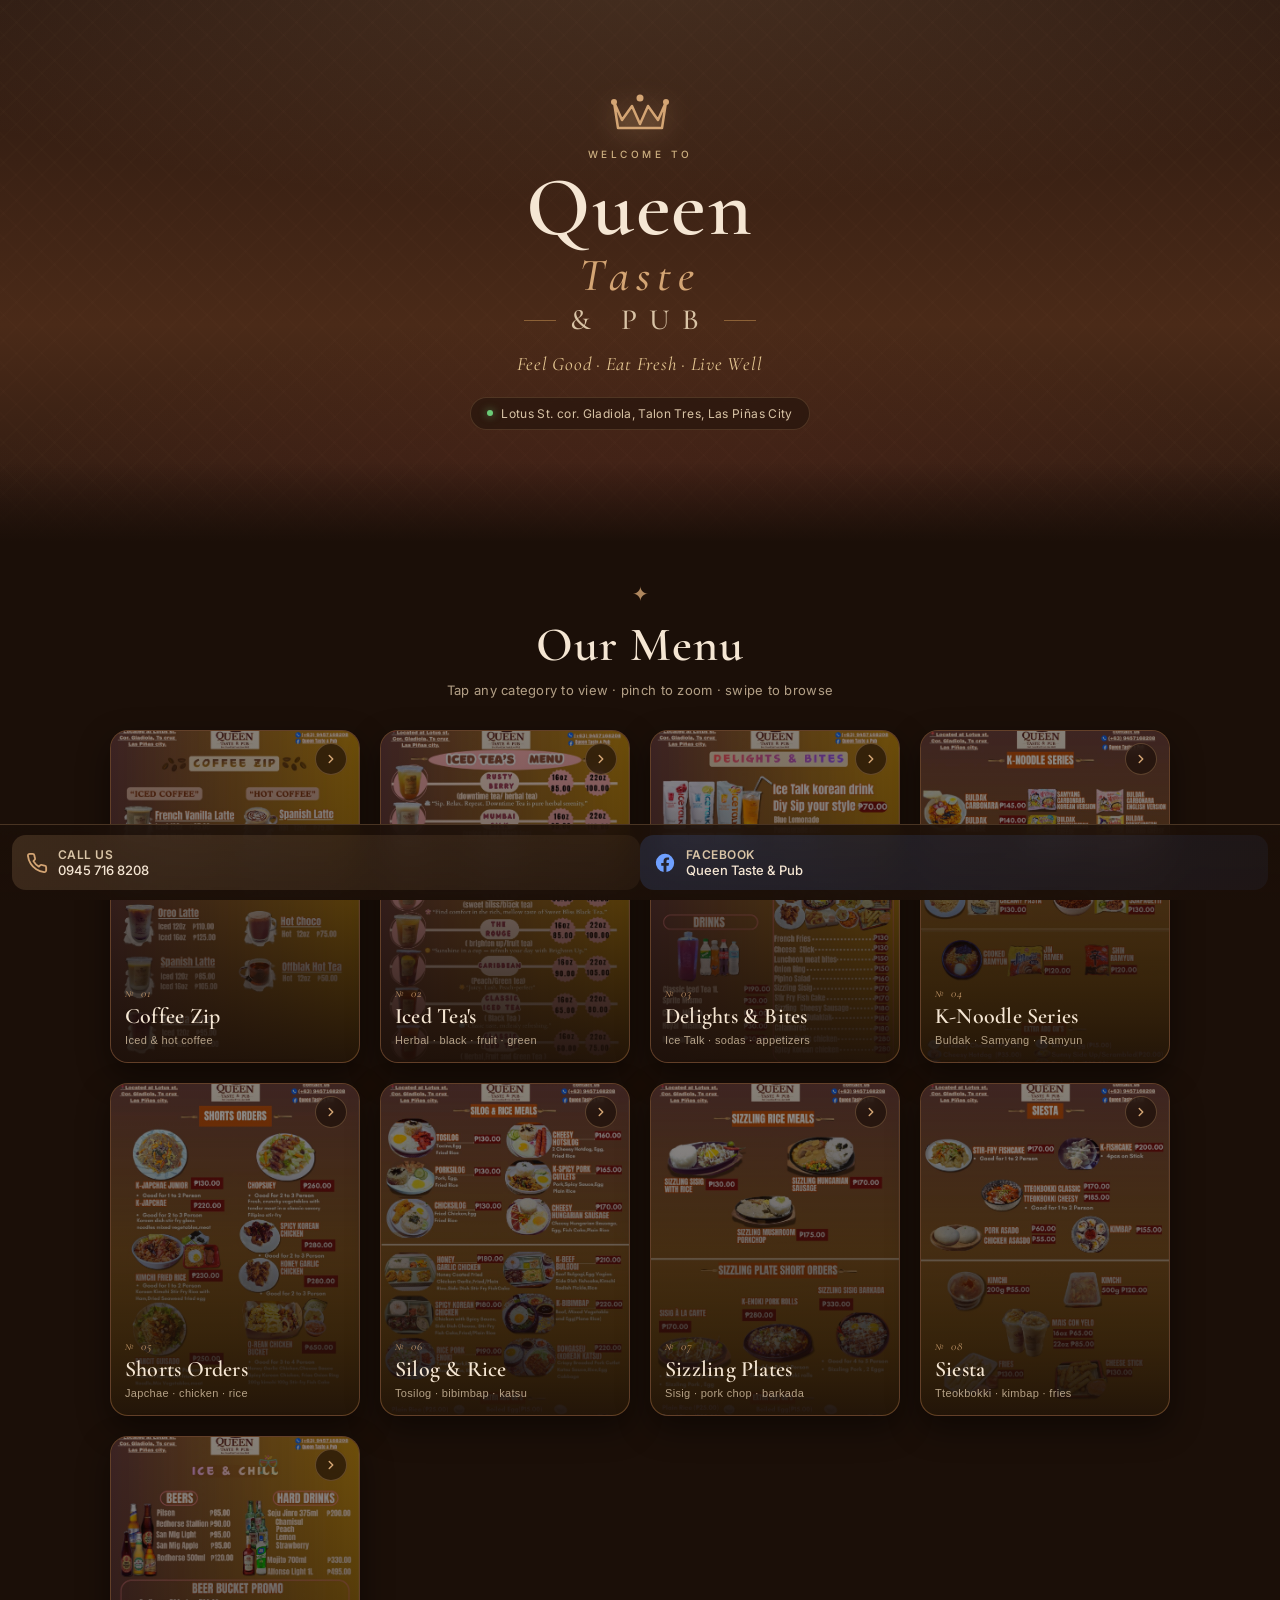
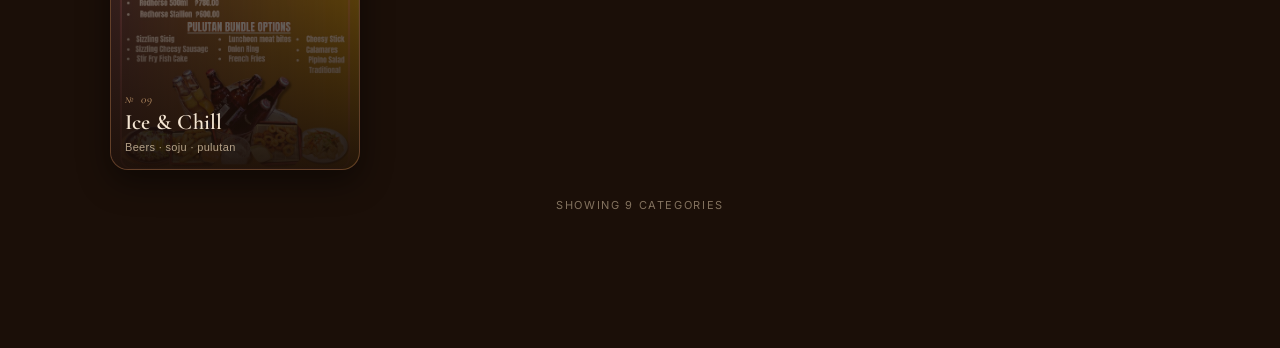
==== index.html @ afb1f19f "update: images and qr generator" ====
<!DOCTYPE html>
<html lang="en">
<head>
  <meta charset="UTF-8" />
  <meta name="viewport" content="width=device-width, initial-scale=1.0, viewport-fit=cover" />
  <meta name="theme-color" content="#2A1810" />
  <meta name="description" content="Queen Taste & Pub — Feel Good · Eat Fresh · Live Well. Browse our menu of coffee, iced tea, Korean noodles, sizzling plates, and more." />
  <title>Queen Taste & Pub · Menu</title>
  <link rel="preconnect" href="https://fonts.googleapis.com">
  <link rel="preconnect" href="https://fonts.gstatic.com" crossorigin>
  <link href="https://fonts.googleapis.com/css2?family=Cormorant+Garamond:wght@500;600;700&family=Inter:wght@400;500;600&display=swap" rel="stylesheet">
  <link rel="stylesheet" href="style.css" />
</head>
<body>

  <!-- HERO -->
  <header class="hero">
    <div class="hero-inner">
      <div class="crown" aria-hidden="true">
        <svg viewBox="0 0 64 48" fill="none" xmlns="http://www.w3.org/2000/svg">
          <path d="M6 14 L14 32 L24 18 L32 36 L40 18 L50 32 L58 14 L54 40 L10 40 Z" stroke="currentColor" stroke-width="2.5" stroke-linejoin="round" fill="currentColor" fill-opacity="0.15"/>
          <circle cx="6" cy="14" r="3" fill="currentColor"/>
          <circle cx="32" cy="10" r="3.5" fill="currentColor"/>
          <circle cx="58" cy="14" r="3" fill="currentColor"/>
        </svg>
      </div>
      <p class="eyebrow">Welcome to</p>
      <h1 class="brand">Queen<span class="amp">Taste</span><span class="brand-line">&amp; Pub</span></h1>
      <p class="tagline">Feel Good · Eat Fresh · Live Well</p>
      <div class="location">
        <span class="dot" aria-hidden="true"></span>
        Lotus St. cor. Gladiola, Talon Tres, Las Piñas City
      </div>
    </div>
    <div class="hero-fade" aria-hidden="true"></div>
  </header>

  <!-- MENU GRID -->
  <main class="menu">
    <div class="section-head">
      <span class="ornament" aria-hidden="true">✦</span>
      <h2>Our Menu</h2>
      <p>Tap any category to view · pinch to zoom · swipe to browse</p>
    </div>

    <div class="grid" id="grid">
      <!-- Cards injected by JS -->
    </div>

    <p class="hint">Showing 9 categories</p>
  </main>

  <!-- STICKY FOOTER -->
  <nav class="footer-bar" aria-label="Contact">
    <a class="action call" href="tel:+639457168208" aria-label="Call Queen Taste & Pub">
      <svg viewBox="0 0 24 24" width="22" height="22" fill="none" stroke="currentColor" stroke-width="2" stroke-linecap="round" stroke-linejoin="round" aria-hidden="true"><path d="M22 16.92v3a2 2 0 0 1-2.18 2 19.79 19.79 0 0 1-8.63-3.07 19.5 19.5 0 0 1-6-6 19.79 19.79 0 0 1-3.07-8.67A2 2 0 0 1 4.11 2h3a2 2 0 0 1 2 1.72 12.84 12.84 0 0 0 .7 2.81 2 2 0 0 1-.45 2.11L8.09 9.91a16 16 0 0 0 6 6l1.27-1.27a2 2 0 0 1 2.11-.45 12.84 12.84 0 0 0 2.81.7A2 2 0 0 1 22 16.92z"/></svg>
      <span>
        <strong>Call us</strong>
        <em>0945 716 8208</em>
      </span>
    </a>
    <a class="action fb" href="https://www.facebook.com/profile.php?id=61578332574458" target="_blank" rel="noopener" aria-label="Open Queen Taste & Pub on Facebook">
      <svg viewBox="0 0 24 24" width="22" height="22" fill="currentColor" aria-hidden="true"><path d="M22 12a10 10 0 1 0-11.56 9.88v-6.99H7.9V12h2.54V9.8c0-2.5 1.49-3.89 3.78-3.89 1.09 0 2.24.2 2.24.2v2.46h-1.26c-1.25 0-1.63.77-1.63 1.56V12h2.78l-.45 2.89h-2.33v6.99A10 10 0 0 0 22 12z"/></svg>
      <span>
        <strong>Facebook</strong>
        <em>Queen Taste &amp; Pub</em>
      </span>
    </a>
  </nav>

  <!-- LIGHTBOX -->
  <div class="lightbox" id="lightbox" role="dialog" aria-modal="true" aria-label="Menu viewer" hidden>
    <button class="lb-close" id="lbClose" aria-label="Close viewer">
      <svg viewBox="0 0 24 24" width="24" height="24" fill="none" stroke="currentColor" stroke-width="2.5" stroke-linecap="round" aria-hidden="true"><path d="M18 6 6 18M6 6l12 12"/></svg>
    </button>

    <div class="lb-title" id="lbTitle">Coffee</div>
    <div class="lb-counter" id="lbCounter">1 / 9</div>

    <button class="lb-nav prev" id="lbPrev" aria-label="Previous category">
      <svg viewBox="0 0 24 24" width="28" height="28" fill="none" stroke="currentColor" stroke-width="2.5" stroke-linecap="round" stroke-linejoin="round" aria-hidden="true"><path d="M15 18 9 12l6-6"/></svg>
    </button>
    <button class="lb-nav next" id="lbNext" aria-label="Next category">
      <svg viewBox="0 0 24 24" width="28" height="28" fill="none" stroke="currentColor" stroke-width="2.5" stroke-linecap="round" stroke-linejoin="round" aria-hidden="true"><path d="m9 18 6-6-6-6"/></svg>
    </button>

    <div class="lb-stage" id="lbStage">
      <img id="lbImg" alt="" />
    </div>

    <div class="lb-dots" id="lbDots"></div>
  </div>

  <script src="script.js"></script>
</body>
</html>
---- style.css ----
/* =========================================
   Queen Taste & Pub — Menu Site
   Royal warm: cocoa brown + antique gold
   ========================================= */

:root {
  --bg-deep:   #1B0F08;
  --bg-rich:   #2A1810;
  --bg-warm:   #4A2A18;
  --gold:      #D4A574;
  --gold-soft: #E5C792;
  --gold-deep: #B8854A;
  --cream:     #F5E6D3;
  --cream-mid: #D9C4A6;
  --accent:    #8B3A2E;
  --shadow:    0 12px 32px rgba(0,0,0,.45);

  --font-display: 'Cormorant Garamond', 'Playfair Display', Georgia, serif;
  --font-body:    'Inter', -apple-system, BlinkMacSystemFont, 'Segoe UI', Roboto, sans-serif;
}

* { box-sizing: border-box; margin: 0; padding: 0; }

html, body {
  background: var(--bg-deep);
  color: var(--cream);
  font-family: var(--font-body);
  -webkit-font-smoothing: antialiased;
  -webkit-tap-highlight-color: transparent;
  overflow-x: hidden;
}

body {
  min-height: 100dvh;
  padding-bottom: calc(96px + env(safe-area-inset-bottom));
}

/* ===== HERO ===== */
.hero {
  position: relative;
  text-align: center;
  padding: clamp(48px, 12vw, 88px) 24px clamp(72px, 16vw, 112px);
  background:
    radial-gradient(120% 80% at 50% -10%, rgba(212,165,116,.18), transparent 60%),
    radial-gradient(80% 60% at 50% 100%, rgba(139,58,46,.22), transparent 70%),
    linear-gradient(180deg, var(--bg-rich) 0%, var(--bg-warm) 60%, var(--bg-rich) 100%);
  overflow: hidden;
}

.hero::before {
  content: '';
  position: absolute; inset: 0;
  background-image:
    repeating-linear-gradient(45deg, rgba(212,165,116,.03) 0 2px, transparent 2px 18px),
    repeating-linear-gradient(-45deg, rgba(212,165,116,.03) 0 2px, transparent 2px 18px);
  pointer-events: none;
  opacity: .5;
}

.hero-inner { position: relative; z-index: 2; }

.crown {
  display: inline-block;
  width: 64px; height: 48px;
  color: var(--gold);
  margin-bottom: 12px;
  filter: drop-shadow(0 4px 12px rgba(212,165,116,.4));
  animation: shimmer 4s ease-in-out infinite;
}

@keyframes shimmer {
  0%, 100% { filter: drop-shadow(0 4px 12px rgba(212,165,116,.4)); }
  50%      { filter: drop-shadow(0 6px 20px rgba(212,165,116,.7)); }
}

.eyebrow {
  font-family: var(--font-body);
  text-transform: uppercase;
  letter-spacing: .35em;
  font-size: 10px;
  font-weight: 500;
  color: var(--gold-soft);
  margin-bottom: 8px;
  opacity: .85;
}

.brand {
  font-family: var(--font-display);
  font-weight: 600;
  font-size: clamp(48px, 13vw, 84px);
  line-height: .95;
  letter-spacing: .02em;
  color: var(--cream);
  display: flex;
  flex-direction: column;
  align-items: center;
  gap: 2px;
}

.brand .amp {
  font-style: italic;
  color: var(--gold);
  font-size: .55em;
  letter-spacing: .15em;
  margin-top: 4px;
  font-weight: 500;
}

.brand .brand-line {
  font-size: .35em;
  letter-spacing: .4em;
  color: var(--cream-mid);
  text-transform: uppercase;
  font-weight: 500;
  margin-top: 6px;
  position: relative;
}

.brand .brand-line::before,
.brand .brand-line::after {
  content: '';
  position: absolute;
  top: 50%;
  width: 32px;
  height: 1px;
  background: var(--gold-deep);
  opacity: .6;
}
.brand .brand-line::before { right: calc(100% + 14px); }
.brand .brand-line::after  { left:  calc(100% + 14px); }

.tagline {
  font-family: var(--font-display);
  font-style: italic;
  font-size: clamp(15px, 4vw, 19px);
  color: var(--gold-soft);
  margin-top: 18px;
  letter-spacing: .04em;
}

.location {
  margin-top: 22px;
  display: inline-flex;
  align-items: center;
  gap: 8px;
  font-size: 12px;
  color: var(--cream-mid);
  letter-spacing: .03em;
  padding: 8px 16px;
  background: rgba(27,15,8,.5);
  border: 1px solid rgba(212,165,116,.2);
  border-radius: 999px;
  backdrop-filter: blur(4px);
}

.location .dot {
  width: 6px; height: 6px;
  background: #6BCB77;
  border-radius: 50%;
  box-shadow: 0 0 8px rgba(107,203,119,.7);
}

.hero-fade {
  position: absolute;
  bottom: 0; left: 0; right: 0;
  height: 80px;
  background: linear-gradient(180deg, transparent, var(--bg-deep));
  pointer-events: none;
  z-index: 1;
}

/* ===== MENU SECTION ===== */
.menu {
  max-width: 1100px;
  margin: 0 auto;
  padding: 16px 20px 40px;
}

.section-head {
  text-align: center;
  padding: 24px 0 32px;
}

.section-head .ornament {
  display: block;
  color: var(--gold);
  font-size: 20px;
  margin-bottom: 10px;
  opacity: .8;
}

.section-head h2 {
  font-family: var(--font-display);
  font-weight: 600;
  font-size: clamp(32px, 8vw, 48px);
  color: var(--cream);
  letter-spacing: .02em;
  margin-bottom: 8px;
}

.section-head p {
  font-size: 13px;
  color: var(--cream-mid);
  opacity: .8;
  letter-spacing: .02em;
}

/* ===== GRID OF CATEGORY CARDS ===== */
.grid {
  display: grid;
  grid-template-columns: repeat(2, 1fr);
  gap: 14px;
}

@media (min-width: 640px) {
  .grid { grid-template-columns: repeat(3, 1fr); gap: 18px; }
}
@media (min-width: 960px) {
  .grid { grid-template-columns: repeat(4, 1fr); gap: 20px; }
}

.card {
  position: relative;
  aspect-ratio: 3 / 4;
  border-radius: 18px;
  overflow: hidden;
  cursor: pointer;
  border: 1px solid rgba(212,165,116,.18);
  background: var(--bg-warm);
  box-shadow: var(--shadow);
  transition: transform .25s ease, box-shadow .25s ease, border-color .25s ease;
  isolation: isolate;
  -webkit-tap-highlight-color: transparent;
}

.card:active   { transform: scale(.97); }
.card:hover    { transform: translateY(-4px); border-color: rgba(212,165,116,.5); box-shadow: 0 18px 40px rgba(0,0,0,.55); }
.card:focus-visible { outline: 2px solid var(--gold); outline-offset: 3px; }

.card-img {
  position: absolute; inset: 0;
  background-size: cover;
  background-position: center;
  filter: brightness(.65) saturate(1.05);
  transition: filter .3s ease, transform .5s ease;
}

.card:hover .card-img { filter: brightness(.55) saturate(1.1); transform: scale(1.05); }

.card-veil {
  position: absolute; inset: 0;
  background: linear-gradient(180deg,
    rgba(27,15,8,.15) 0%,
    rgba(27,15,8,.4) 50%,
    rgba(27,15,8,.92) 100%);
}

.card-body {
  position: absolute;
  inset: auto 0 0 0;
  padding: 16px 14px 16px;
  text-align: left;
  display: flex;
  flex-direction: column;
  gap: 4px;
}

.card-num {
  font-family: var(--font-display);
  font-style: italic;
  font-size: 12px;
  color: var(--gold);
  letter-spacing: .15em;
  opacity: .85;
}

.card-title {
  font-family: var(--font-display);
  font-weight: 600;
  font-size: clamp(18px, 4.5vw, 22px);
  color: var(--cream);
  line-height: 1.1;
  letter-spacing: .01em;
}

.card-sub {
  font-size: 11px;
  color: var(--cream-mid);
  opacity: .8;
  letter-spacing: .03em;
  margin-top: 2px;
}

.card-corner {
  position: absolute;
  top: 12px; right: 12px;
  width: 32px; height: 32px;
  border-radius: 50%;
  background: rgba(27,15,8,.65);
  backdrop-filter: blur(6px);
  border: 1px solid rgba(212,165,116,.3);
  display: flex; align-items: center; justify-content: center;
  color: var(--gold);
  transition: background .25s ease;
}

.card:hover .card-corner { background: var(--gold); color: var(--bg-rich); }

.hint {
  text-align: center;
  margin-top: 28px;
  font-size: 11px;
  color: var(--cream-mid);
  opacity: .55;
  letter-spacing: .15em;
  text-transform: uppercase;
}

/* ===== STICKY FOOTER BAR ===== */
.footer-bar {
  position: fixed;
  left: 0; right: 0;
  bottom: 0;
  z-index: 50;
  display: grid;
  grid-template-columns: 1fr 1fr;
  gap: 0;
  background: linear-gradient(180deg, rgba(27,15,8,.85), rgba(27,15,8,.98));
  backdrop-filter: blur(14px);
  -webkit-backdrop-filter: blur(14px);
  border-top: 1px solid rgba(212,165,116,.25);
  padding: 10px 12px calc(10px + env(safe-area-inset-bottom));
}

.action {
  display: flex;
  align-items: center;
  gap: 10px;
  padding: 12px 14px;
  border-radius: 14px;
  text-decoration: none;
  color: var(--cream);
  transition: background .2s ease, transform .15s ease;
}

.action:active { transform: scale(.96); }

.action.call { background: linear-gradient(135deg, rgba(212,165,116,.18), rgba(212,165,116,.06)); }
.action.fb   { background: linear-gradient(135deg, rgba(66,103,178,.22),  rgba(66,103,178,.08)); }

.action.call:hover { background: linear-gradient(135deg, rgba(212,165,116,.3), rgba(212,165,116,.12)); }
.action.fb:hover   { background: linear-gradient(135deg, rgba(66,103,178,.35), rgba(66,103,178,.15)); }

.action svg { flex-shrink: 0; color: var(--gold); }
.action.fb svg { color: #6FA0FF; }

.action span {
  display: flex; flex-direction: column;
  font-size: 11px;
  min-width: 0;
}
.action strong {
  font-size: 12px;
  letter-spacing: .04em;
  text-transform: uppercase;
  font-weight: 600;
  color: var(--cream-mid);
}
.action em {
  font-style: normal;
  font-size: 13px;
  font-weight: 500;
  color: var(--cream);
  white-space: nowrap; overflow: hidden; text-overflow: ellipsis;
}

/* ===== LIGHTBOX ===== */
.lightbox {
  position: fixed;
  inset: 0;
  z-index: 100;
  background: rgba(10,6,3,.97);
  display: flex;
  flex-direction: column;
  animation: fadeIn .25s ease;
}

.lightbox[hidden] { display: none; }

@keyframes fadeIn {
  from { opacity: 0; }
  to   { opacity: 1; }
}

.lb-title {
  position: absolute;
  top: calc(16px + env(safe-area-inset-top));
  left: 50%;
  transform: translateX(-50%);
  font-family: var(--font-display);
  font-size: 20px;
  font-weight: 600;
  color: var(--cream);
  letter-spacing: .04em;
  pointer-events: none;
  text-shadow: 0 2px 8px rgba(0,0,0,.6);
  z-index: 4;
}

.lb-counter {
  position: absolute;
  top: calc(50px + env(safe-area-inset-top));
  left: 50%;
  transform: translateX(-50%);
  font-size: 11px;
  font-weight: 500;
  letter-spacing: .25em;
  color: var(--gold);
  pointer-events: none;
  z-index: 4;
}

.lb-close {
  position: absolute;
  top: calc(14px + env(safe-area-inset-top));
  right: 14px;
  z-index: 5;
  background: rgba(27,15,8,.65);
  border: 1px solid rgba(212,165,116,.3);
  color: var(--cream);
  width: 42px; height: 42px;
  border-radius: 50%;
  display: flex; align-items: center; justify-content: center;
  cursor: pointer;
  backdrop-filter: blur(6px);
  transition: background .2s ease, transform .15s ease;
}
.lb-close:hover  { background: rgba(212,165,116,.25); }
.lb-close:active { transform: scale(.92); }

.lb-stage {
  flex: 1;
  display: flex;
  align-items: center;
  justify-content: center;
  padding: 90px 16px 80px;
  overflow: hidden;
  touch-action: pinch-zoom;
}

.lb-stage img {
  max-width: 100%;
  max-height: 100%;
  width: auto;
  height: auto;
  object-fit: contain;
  border-radius: 6px;
  box-shadow: 0 12px 40px rgba(0,0,0,.6);
  animation: imgIn .35s ease;
  user-select: none;
  -webkit-user-drag: none;
}

@keyframes imgIn {
  from { opacity: 0; transform: scale(.96); }
  to   { opacity: 1; transform: scale(1); }
}

.lb-nav {
  position: absolute;
  top: 50%;
  transform: translateY(-50%);
  background: rgba(27,15,8,.6);
  border: 1px solid rgba(212,165,116,.25);
  color: var(--cream);
  width: 46px; height: 46px;
  border-radius: 50%;
  display: flex; align-items: center; justify-content: center;
  cursor: pointer;
  backdrop-filter: blur(6px);
  z-index: 4;
  transition: background .2s ease, transform .15s ease;
}
.lb-nav:hover  { background: rgba(212,165,116,.25); }
.lb-nav:active { transform: translateY(-50%) scale(.92); }
.lb-nav.prev   { left: 10px; }
.lb-nav.next   { right: 10px; }

@media (max-width: 480px) {
  .lb-nav { width: 40px; height: 40px; }
}

.lb-dots {
  position: absolute;
  bottom: calc(20px + env(safe-area-inset-bottom));
  left: 50%;
  transform: translateX(-50%);
  display: flex;
  gap: 7px;
  z-index: 4;
}

.lb-dots .dot {
  width: 6px; height: 6px;
  border-radius: 50%;
  background: rgba(212,165,116,.3);
  transition: all .25s ease;
  cursor: pointer;
}

.lb-dots .dot.active {
  background: var(--gold);
  width: 22px;
  border-radius: 3px;
}

/* hide scrollbars while lightbox open */
body.lb-open { overflow: hidden; }
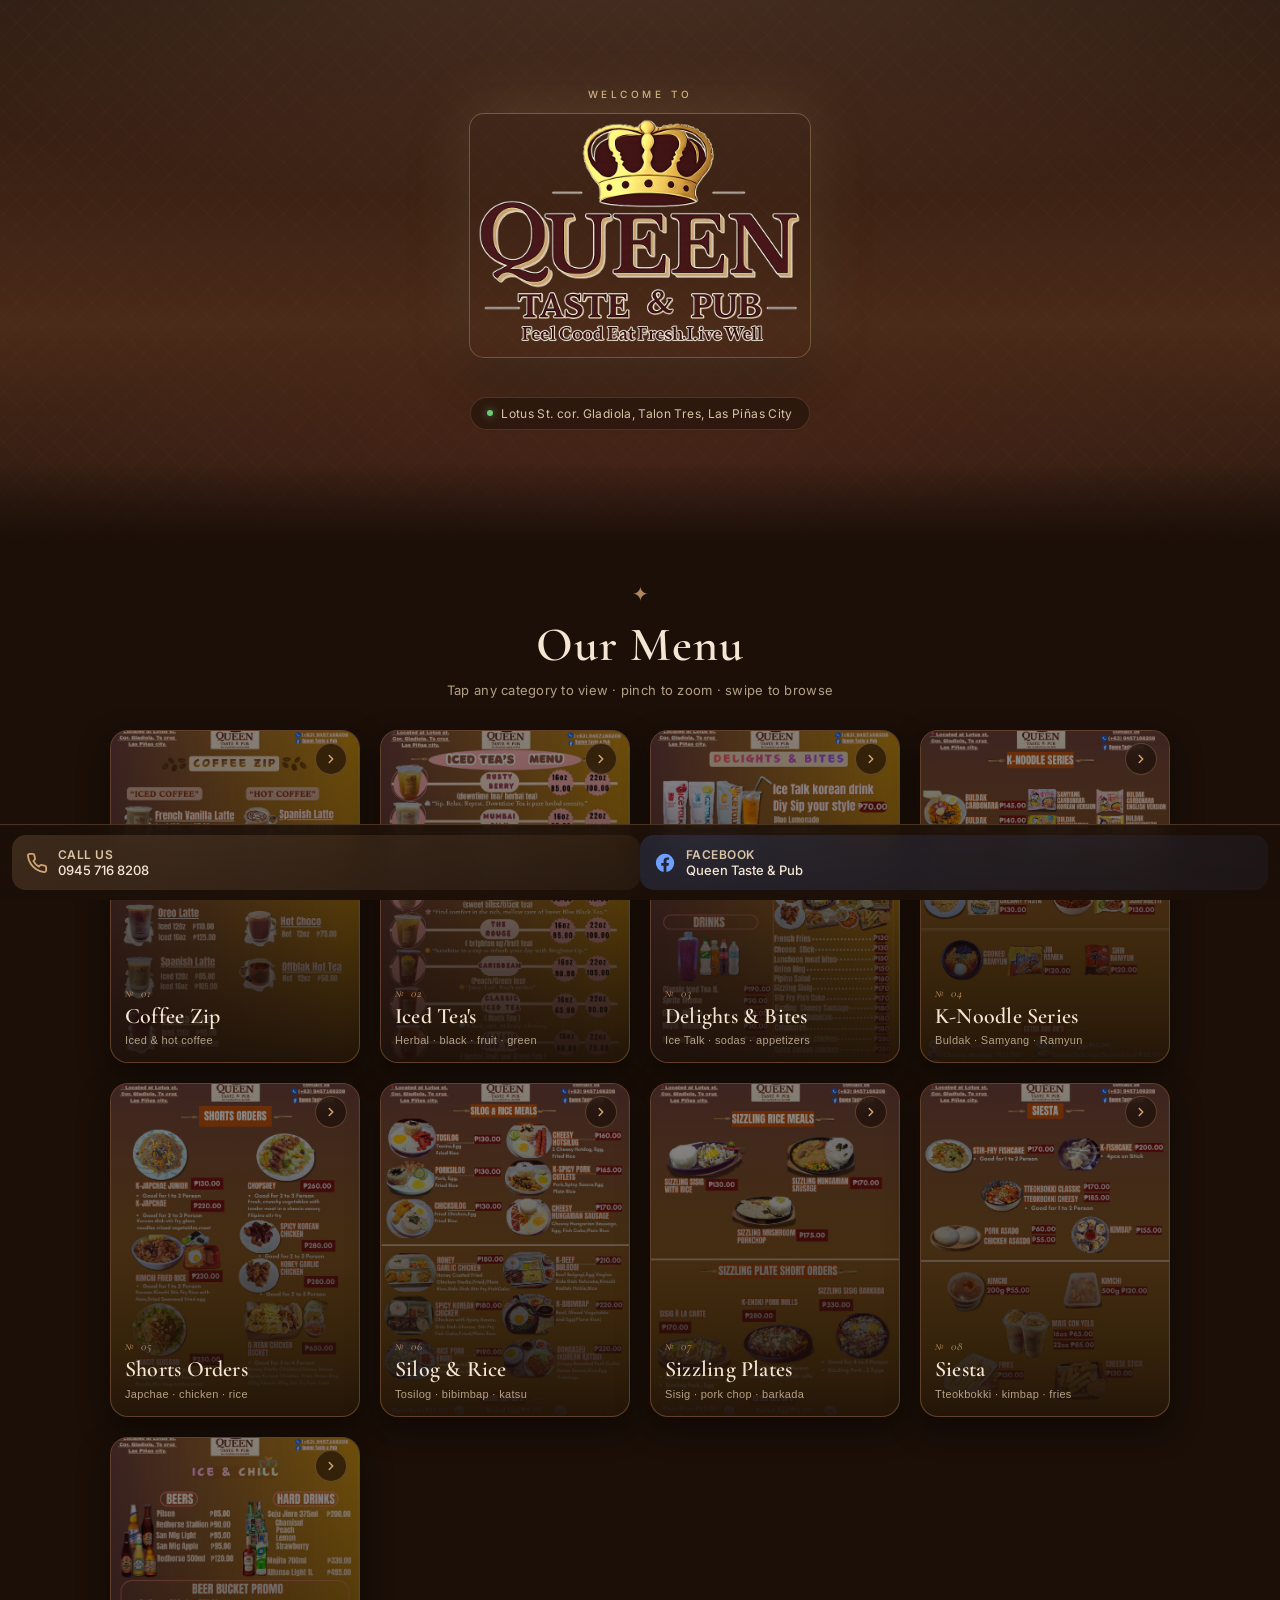
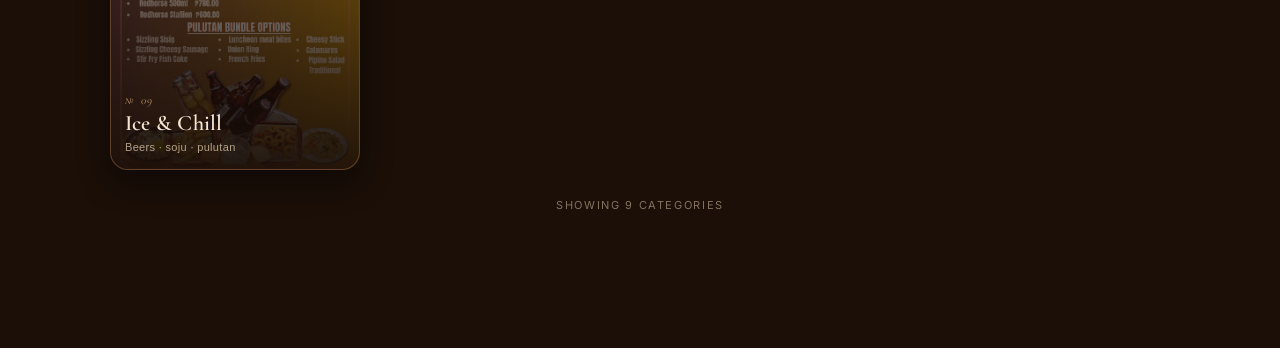
==== commit 7063453e: "updated logo" ====
--- a/index.html
+++ b/index.html
@@ -6,6 +6,7 @@
   <meta name="theme-color" content="#2A1810" />
   <meta name="description" content="Queen Taste & Pub — Feel Good · Eat Fresh · Live Well. Browse our menu of coffee, iced tea, Korean noodles, sizzling plates, and more." />
   <title>Queen Taste & Pub · Menu</title>
+  <link rel="icon" type="image/png" href="images/queen-taste-logo.png" />
   <link rel="preconnect" href="https://fonts.googleapis.com">
   <link rel="preconnect" href="https://fonts.gstatic.com" crossorigin>
   <link href="https://fonts.googleapis.com/css2?family=Cormorant+Garamond:wght@500;600;700&family=Inter:wght@400;500;600&display=swap" rel="stylesheet">
@@ -16,17 +17,8 @@
   <!-- HERO -->
   <header class="hero">
     <div class="hero-inner">
-      <div class="crown" aria-hidden="true">
-        <svg viewBox="0 0 64 48" fill="none" xmlns="http://www.w3.org/2000/svg">
-          <path d="M6 14 L14 32 L24 18 L32 36 L40 18 L50 32 L58 14 L54 40 L10 40 Z" stroke="currentColor" stroke-width="2.5" stroke-linejoin="round" fill="currentColor" fill-opacity="0.15"/>
-          <circle cx="6" cy="14" r="3" fill="currentColor"/>
-          <circle cx="32" cy="10" r="3.5" fill="currentColor"/>
-          <circle cx="58" cy="14" r="3" fill="currentColor"/>
-        </svg>
-      </div>
       <p class="eyebrow">Welcome to</p>
-      <h1 class="brand">Queen<span class="amp">Taste</span><span class="brand-line">&amp; Pub</span></h1>
-      <p class="tagline">Feel Good · Eat Fresh · Live Well</p>
+      <img class="logo" src="images/queen-taste-logo.png" alt="Queen Taste & Pub — Feel Good · Eat Fresh · Live Well" />
       <div class="location">
         <span class="dot" aria-hidden="true"></span>
         Lotus St. cor. Gladiola, Talon Tres, Las Piñas City
--- a/style.css
+++ b/style.css
@@ -59,18 +59,32 @@
 
 .hero-inner { position: relative; z-index: 2; }
 
-.crown {
-  display: inline-block;
-  width: 64px; height: 48px;
-  color: var(--gold);
-  margin-bottom: 12px;
-  filter: drop-shadow(0 4px 12px rgba(212,165,116,.4));
-  animation: shimmer 4s ease-in-out infinite;
+.logo {
+  display: block;
+  margin: 14px auto 18px;
+  width: min(340px, 78vw);
+  height: auto;
+  border-radius: 14px;
+  box-shadow:
+    0 0 0 1px rgba(212,165,116,.35),
+    0 0 60px rgba(212,165,116,.25),
+    0 22px 50px rgba(0,0,0,.45);
+  animation: shimmer 4.5s ease-in-out infinite;
 }
 
 @keyframes shimmer {
-  0%, 100% { filter: drop-shadow(0 4px 12px rgba(212,165,116,.4)); }
-  50%      { filter: drop-shadow(0 6px 20px rgba(212,165,116,.7)); }
+  0%, 100% {
+    box-shadow:
+      0 0 0 1px rgba(212,165,116,.35),
+      0 0 60px rgba(212,165,116,.22),
+      0 22px 50px rgba(0,0,0,.45);
+  }
+  50% {
+    box-shadow:
+      0 0 0 1px rgba(212,165,116,.5),
+      0 0 90px rgba(212,165,116,.4),
+      0 22px 50px rgba(0,0,0,.45);
+  }
 }
 
 .eyebrow {
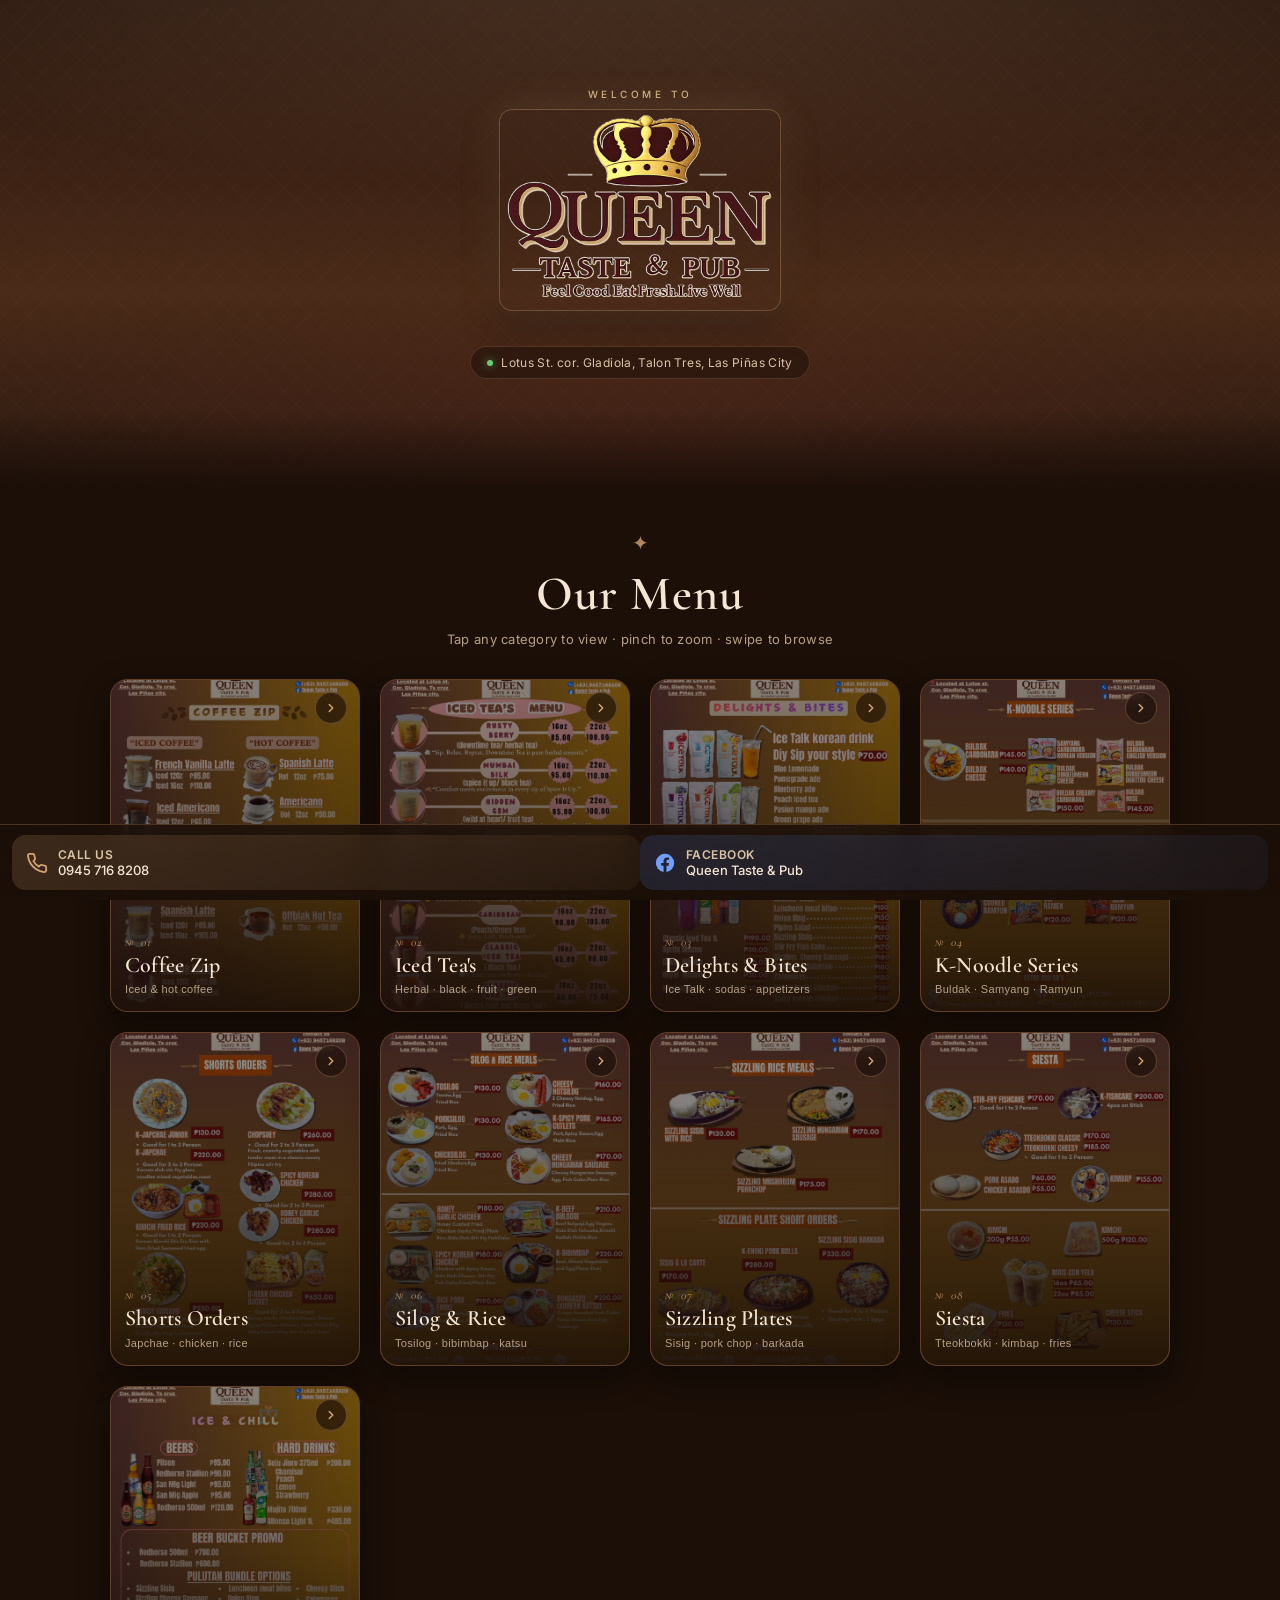
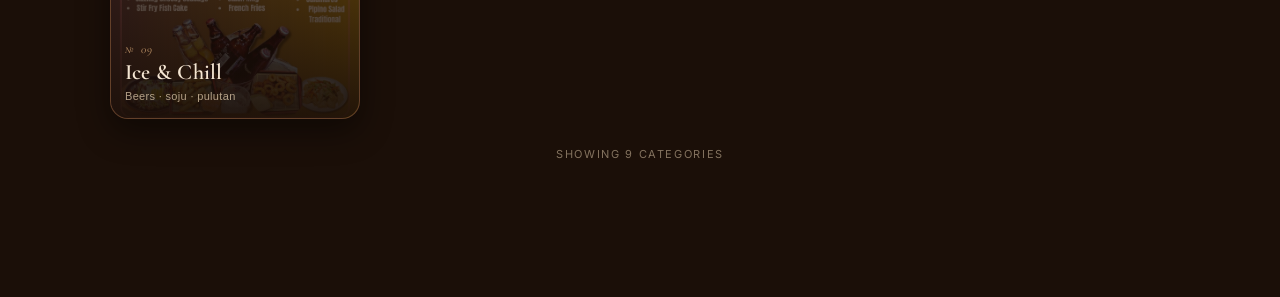
==== commit 23cd9582: "Add official logo + auto cache-busting" ====
--- a/index.html
+++ b/index.html
@@ -10,7 +10,7 @@
   <link rel="preconnect" href="https://fonts.googleapis.com">
   <link rel="preconnect" href="https://fonts.gstatic.com" crossorigin>
   <link href="https://fonts.googleapis.com/css2?family=Cormorant+Garamond:wght@500;600;700&family=Inter:wght@400;500;600&display=swap" rel="stylesheet">
-  <link rel="stylesheet" href="style.css" />
+  <link rel="stylesheet" href="style.css?v=202606062102" />
 </head>
 <body>
 
@@ -83,6 +83,6 @@
     <div class="lb-dots" id="lbDots"></div>
   </div>
 
-  <script src="script.js"></script>
+  <script src="script.js?v=202606062102"></script>
 </body>
 </html>
--- a/style.css
+++ b/style.css
@@ -61,29 +61,29 @@
 
 .logo {
   display: block;
-  margin: 14px auto 18px;
-  width: min(340px, 78vw);
+  margin: 10px auto 14px;
+  width: clamp(160px, 52vw, 280px);
   height: auto;
-  border-radius: 14px;
+  border-radius: 12px;
   box-shadow:
-    0 0 0 1px rgba(212,165,116,.35),
-    0 0 60px rgba(212,165,116,.25),
-    0 22px 50px rgba(0,0,0,.45);
+    0 0 0 1px rgba(212,165,116,.3),
+    0 0 40px rgba(212,165,116,.2),
+    0 16px 36px rgba(0,0,0,.4);
   animation: shimmer 4.5s ease-in-out infinite;
 }
 
 @keyframes shimmer {
   0%, 100% {
     box-shadow:
-      0 0 0 1px rgba(212,165,116,.35),
-      0 0 60px rgba(212,165,116,.22),
-      0 22px 50px rgba(0,0,0,.45);
+      0 0 0 1px rgba(212,165,116,.3),
+      0 0 40px rgba(212,165,116,.2),
+      0 16px 36px rgba(0,0,0,.4);
   }
   50% {
     box-shadow:
-      0 0 0 1px rgba(212,165,116,.5),
-      0 0 90px rgba(212,165,116,.4),
-      0 22px 50px rgba(0,0,0,.45);
+      0 0 0 1px rgba(212,165,116,.45),
+      0 0 60px rgba(212,165,116,.35),
+      0 16px 36px rgba(0,0,0,.4);
   }
 }
 
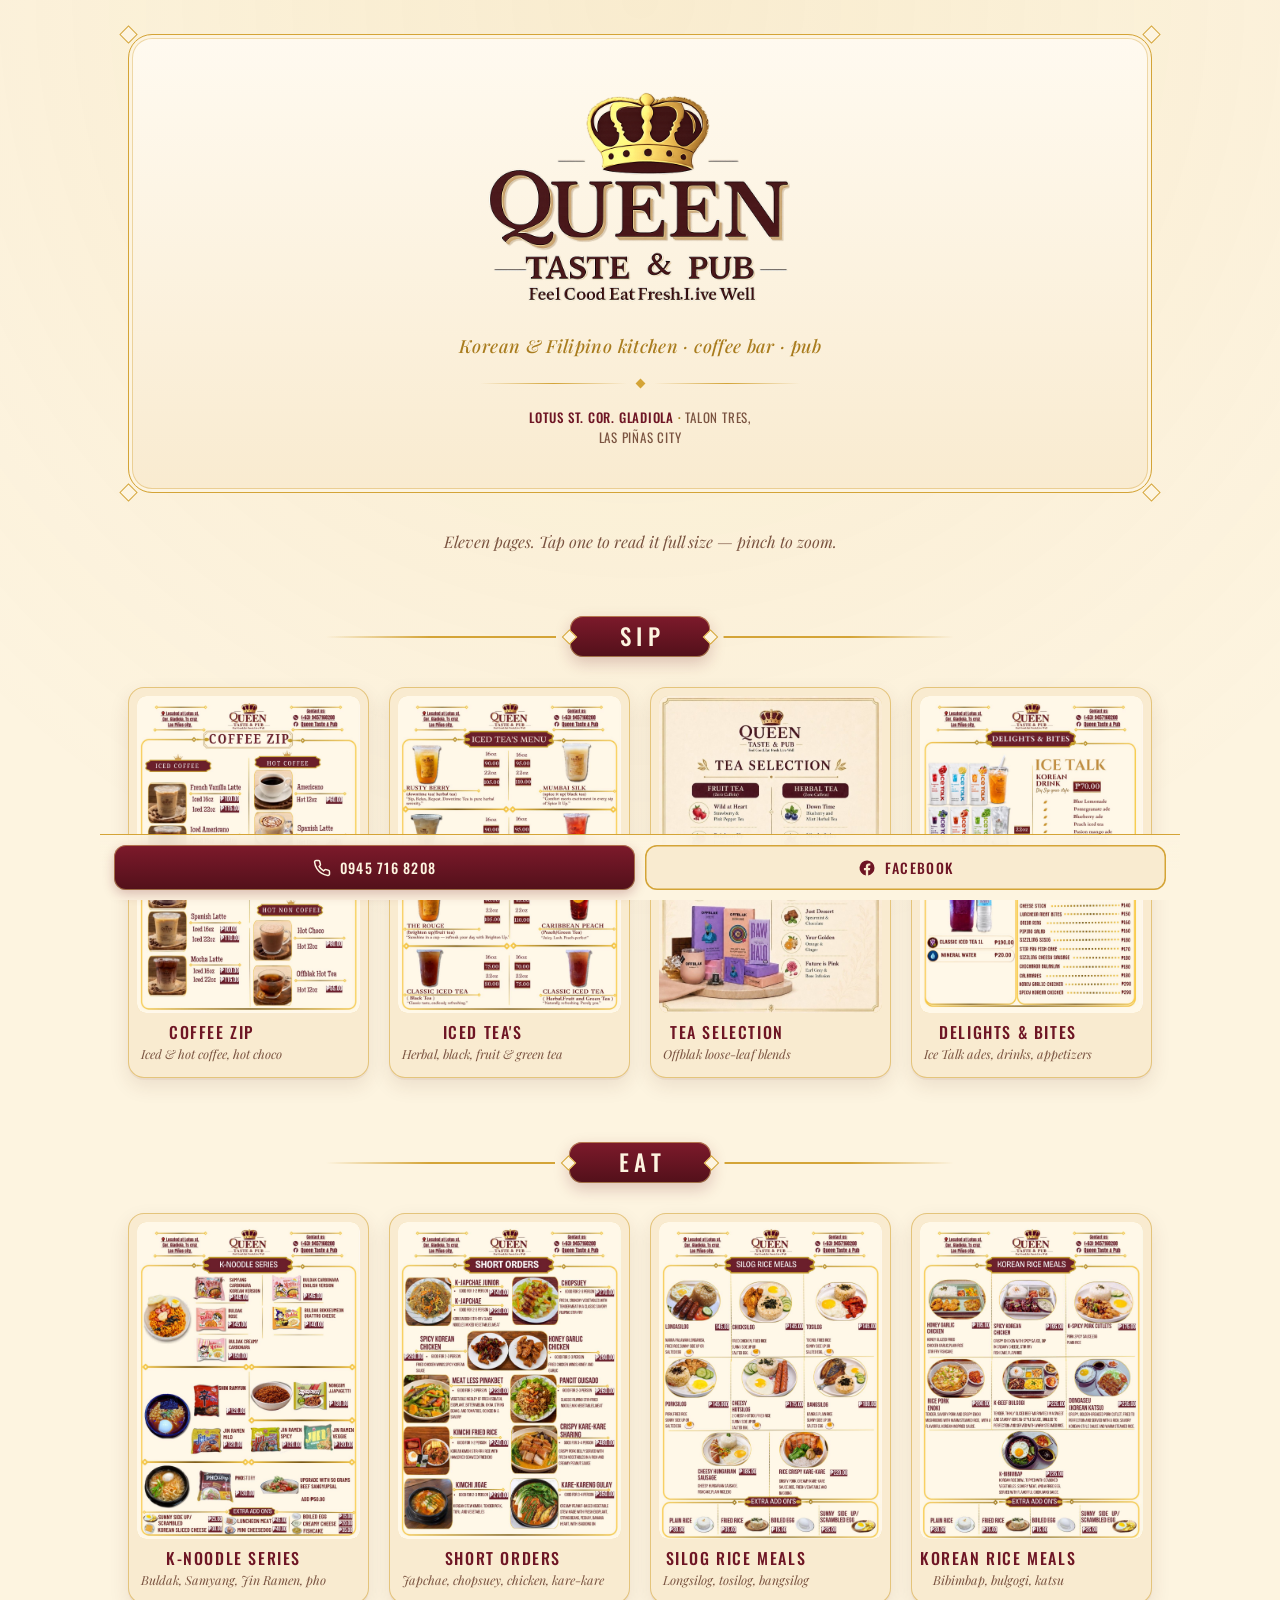
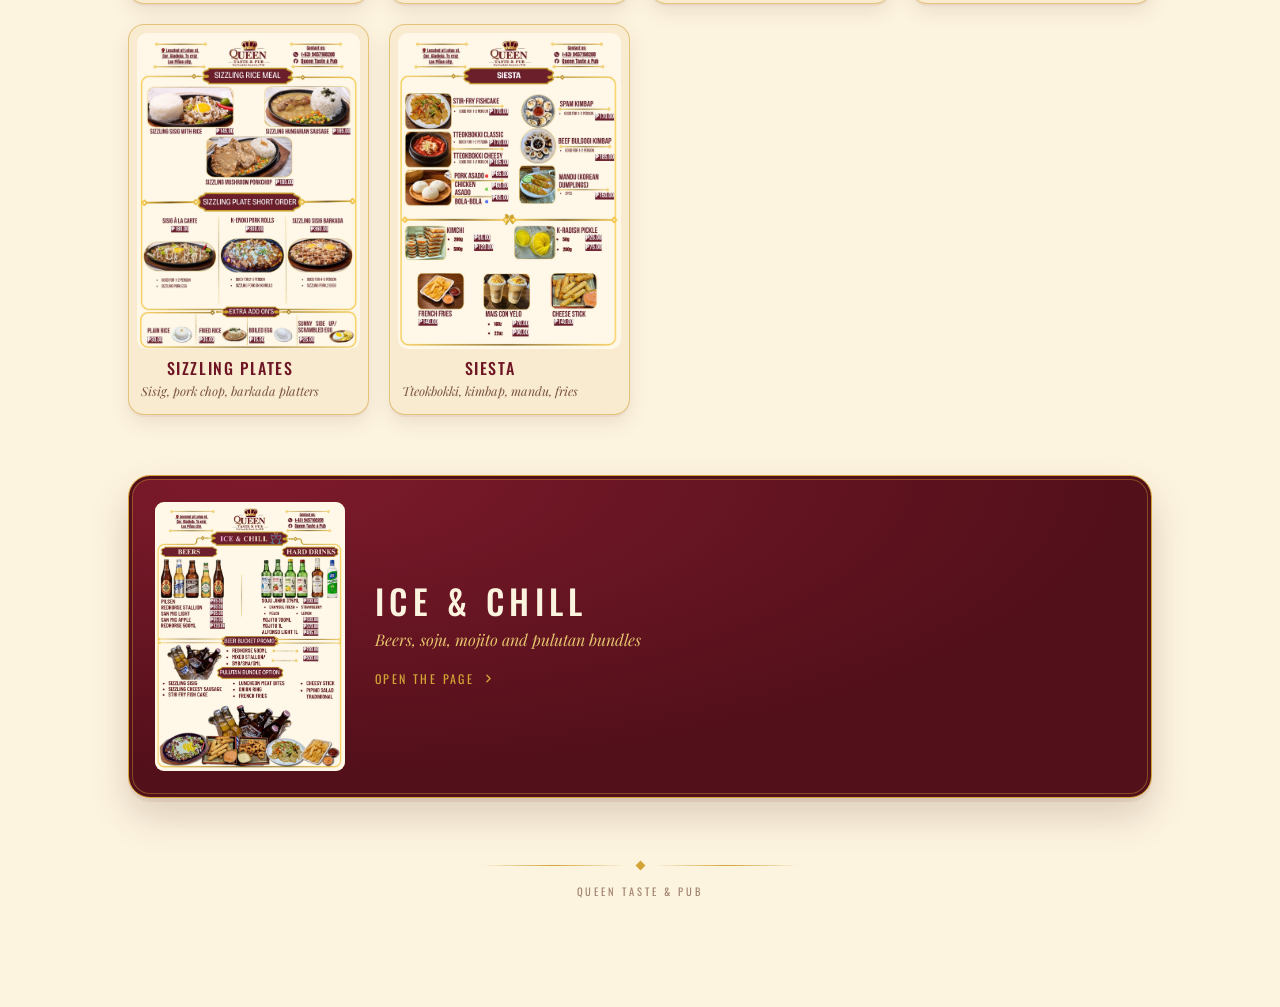
==== commit 49d2f48e: "Replace menu with new 11-page set and redesign site to match Swap the 9 old menu images for the 11 n" ====
--- a/index.html
+++ b/index.html
@@ -3,86 +3,97 @@
 <head>
   <meta charset="UTF-8" />
   <meta name="viewport" content="width=device-width, initial-scale=1.0, viewport-fit=cover" />
-  <meta name="theme-color" content="#2A1810" />
-  <meta name="description" content="Queen Taste & Pub — Feel Good · Eat Fresh · Live Well. Browse our menu of coffee, iced tea, Korean noodles, sizzling plates, and more." />
-  <title>Queen Taste & Pub · Menu</title>
+  <meta name="theme-color" content="#FDF4E0" />
+  <meta name="description" content="Queen Taste &amp; Pub — Feel Good · Eat Fresh · Live Well. Coffee, iced tea, Korean noodles, silog and rice meals, sizzling plates, beers and soju in Talon Tres, Las Piñas." />
+  <title>Queen Taste &amp; Pub · Menu</title>
   <link rel="icon" type="image/png" href="images/queen-taste-logo.png" />
   <link rel="preconnect" href="https://fonts.googleapis.com">
   <link rel="preconnect" href="https://fonts.gstatic.com" crossorigin>
-  <link href="https://fonts.googleapis.com/css2?family=Cormorant+Garamond:wght@500;600;700&family=Inter:wght@400;500;600&display=swap" rel="stylesheet">
-  <link rel="stylesheet" href="style.css?v=202606062102" />
+  <link href="https://fonts.googleapis.com/css2?family=Oswald:wght@300;400;500&family=Playfair+Display:ital,wght@0,600;1,500&display=swap" rel="stylesheet">
+  <link rel="stylesheet" href="style.css?v=202608081801" />
 </head>
 <body>
 
   <!-- HERO -->
   <header class="hero">
-    <div class="hero-inner">
-      <p class="eyebrow">Welcome to</p>
-      <img class="logo" src="images/queen-taste-logo.png" alt="Queen Taste & Pub — Feel Good · Eat Fresh · Live Well" />
-      <div class="location">
-        <span class="dot" aria-hidden="true"></span>
-        Lotus St. cor. Gladiola, Talon Tres, Las Piñas City
-      </div>
+    <div class="hero-inner frame reveal">
+      <i class="node tl" aria-hidden="true"></i>
+      <i class="node tr" aria-hidden="true"></i>
+      <i class="node bl" aria-hidden="true"></i>
+      <i class="node br" aria-hidden="true"></i>
+
+      <img class="logo" src="images/queen-taste-logo.png" width="320" height="200"
+           alt="Queen Taste &amp; Pub" />
+
+      <p class="tagline">Korean &amp; Filipino kitchen · coffee bar · pub</p>
+
+      <div class="rule" aria-hidden="true"><i></i></div>
+
+      <p class="location">
+        <b>Lotus St. cor. Gladiola</b>Talon Tres, Las Piñas City
+      </p>
     </div>
-    <div class="hero-fade" aria-hidden="true"></div>
   </header>
 
-  <!-- MENU GRID -->
+  <!-- MENU -->
   <main class="menu">
-    <div class="section-head">
-      <span class="ornament" aria-hidden="true">✦</span>
-      <h2>Our Menu</h2>
-      <p>Tap any category to view · pinch to zoom · swipe to browse</p>
+    <p class="lede reveal" style="--i:1">Eleven pages. Tap one to read it full size — pinch to zoom.</p>
+
+    <section aria-labelledby="sip">
+      <div class="ribbon reveal" style="--i:2"><h2 id="sip">Sip</h2></div>
+      <div class="grid" id="gridSip"></div>
+    </section>
+
+    <section aria-labelledby="eat">
+      <div class="ribbon"><h2 id="eat">Eat</h2></div>
+      <div class="grid" id="gridEat"></div>
+    </section>
+
+    <section aria-label="Ice &amp; Chill">
+      <div id="featureSlot"></div>
+    </section>
+
+    <div class="colophon">
+      <div class="rule" aria-hidden="true"><i></i></div>
+      <p>Queen Taste &amp; Pub</p>
     </div>
-
-    <div class="grid" id="grid">
-      <!-- Cards injected by JS -->
-    </div>
-
-    <p class="hint">Showing 9 categories</p>
   </main>
 
-  <!-- STICKY FOOTER -->
+  <!-- CONTACT -->
   <nav class="footer-bar" aria-label="Contact">
-    <a class="action call" href="tel:+639457168208" aria-label="Call Queen Taste & Pub">
-      <svg viewBox="0 0 24 24" width="22" height="22" fill="none" stroke="currentColor" stroke-width="2" stroke-linecap="round" stroke-linejoin="round" aria-hidden="true"><path d="M22 16.92v3a2 2 0 0 1-2.18 2 19.79 19.79 0 0 1-8.63-3.07 19.5 19.5 0 0 1-6-6 19.79 19.79 0 0 1-3.07-8.67A2 2 0 0 1 4.11 2h3a2 2 0 0 1 2 1.72 12.84 12.84 0 0 0 .7 2.81 2 2 0 0 1-.45 2.11L8.09 9.91a16 16 0 0 0 6 6l1.27-1.27a2 2 0 0 1 2.11-.45 12.84 12.84 0 0 0 2.81.7A2 2 0 0 1 22 16.92z"/></svg>
-      <span>
-        <strong>Call us</strong>
-        <em>0945 716 8208</em>
-      </span>
+    <a class="action call" href="tel:+639457168208" aria-label="Call Queen Taste and Pub at 0945 716 8208">
+      <svg viewBox="0 0 24 24" width="18" height="18" fill="none" stroke="currentColor" stroke-width="2" stroke-linecap="round" stroke-linejoin="round" aria-hidden="true"><path d="M22 16.92v3a2 2 0 0 1-2.18 2 19.79 19.79 0 0 1-8.63-3.07 19.5 19.5 0 0 1-6-6 19.79 19.79 0 0 1-3.07-8.67A2 2 0 0 1 4.11 2h3a2 2 0 0 1 2 1.72 12.84 12.84 0 0 0 .7 2.81 2 2 0 0 1-.45 2.11L8.09 9.91a16 16 0 0 0 6 6l1.27-1.27a2 2 0 0 1 2.11-.45 12.84 12.84 0 0 0 2.81.7A2 2 0 0 1 22 16.92z"/></svg>
+      0945 716 8208
     </a>
-    <a class="action fb" href="https://www.facebook.com/profile.php?id=61578332574458" target="_blank" rel="noopener" aria-label="Open Queen Taste & Pub on Facebook">
-      <svg viewBox="0 0 24 24" width="22" height="22" fill="currentColor" aria-hidden="true"><path d="M22 12a10 10 0 1 0-11.56 9.88v-6.99H7.9V12h2.54V9.8c0-2.5 1.49-3.89 3.78-3.89 1.09 0 2.24.2 2.24.2v2.46h-1.26c-1.25 0-1.63.77-1.63 1.56V12h2.78l-.45 2.89h-2.33v6.99A10 10 0 0 0 22 12z"/></svg>
-      <span>
-        <strong>Facebook</strong>
-        <em>Queen Taste &amp; Pub</em>
-      </span>
+    <a class="action fb" href="https://www.facebook.com/profile.php?id=61578332574458" target="_blank" rel="noopener">
+      <svg viewBox="0 0 24 24" width="18" height="18" fill="currentColor" aria-hidden="true"><path d="M22 12a10 10 0 1 0-11.56 9.88v-6.99H7.9V12h2.54V9.8c0-2.5 1.49-3.89 3.78-3.89 1.09 0 2.24.2 2.24.2v2.46h-1.26c-1.25 0-1.63.77-1.63 1.56V12h2.78l-.45 2.89h-2.33v6.99A10 10 0 0 0 22 12z"/></svg>
+      Facebook
     </a>
   </nav>
 
-  <!-- LIGHTBOX -->
-  <div class="lightbox" id="lightbox" role="dialog" aria-modal="true" aria-label="Menu viewer" hidden>
-    <button class="lb-close" id="lbClose" aria-label="Close viewer">
-      <svg viewBox="0 0 24 24" width="24" height="24" fill="none" stroke="currentColor" stroke-width="2.5" stroke-linecap="round" aria-hidden="true"><path d="M18 6 6 18M6 6l12 12"/></svg>
+  <!-- FULL-SIZE PAGE VIEWER -->
+  <div class="lightbox" id="lightbox" role="dialog" aria-modal="true" aria-label="Menu page viewer" hidden>
+    <button class="lb-close" id="lbClose" aria-label="Close">
+      <svg viewBox="0 0 24 24" width="22" height="22" fill="none" stroke="currentColor" stroke-width="2.5" stroke-linecap="round" aria-hidden="true"><path d="M18 6 6 18M6 6l12 12"/></svg>
     </button>
 
-    <div class="lb-title" id="lbTitle">Coffee</div>
-    <div class="lb-counter" id="lbCounter">1 / 9</div>
+    <div class="lb-title" id="lbTitle"></div>
+    <div class="lb-counter" id="lbCounter"></div>
 
-    <button class="lb-nav prev" id="lbPrev" aria-label="Previous category">
-      <svg viewBox="0 0 24 24" width="28" height="28" fill="none" stroke="currentColor" stroke-width="2.5" stroke-linecap="round" stroke-linejoin="round" aria-hidden="true"><path d="M15 18 9 12l6-6"/></svg>
+    <button class="lb-nav prev" id="lbPrev" aria-label="Previous page">
+      <svg viewBox="0 0 24 24" width="24" height="24" fill="none" stroke="currentColor" stroke-width="2.5" stroke-linecap="round" stroke-linejoin="round" aria-hidden="true"><path d="M15 18 9 12l6-6"/></svg>
     </button>
-    <button class="lb-nav next" id="lbNext" aria-label="Next category">
-      <svg viewBox="0 0 24 24" width="28" height="28" fill="none" stroke="currentColor" stroke-width="2.5" stroke-linecap="round" stroke-linejoin="round" aria-hidden="true"><path d="m9 18 6-6-6-6"/></svg>
+    <button class="lb-nav next" id="lbNext" aria-label="Next page">
+      <svg viewBox="0 0 24 24" width="24" height="24" fill="none" stroke="currentColor" stroke-width="2.5" stroke-linecap="round" stroke-linejoin="round" aria-hidden="true"><path d="m9 18 6-6-6-6"/></svg>
     </button>
 
     <div class="lb-stage" id="lbStage">
       <img id="lbImg" alt="" />
     </div>
 
-    <div class="lb-dots" id="lbDots"></div>
+    <div class="lb-dots" id="lbDots" aria-hidden="true"></div>
   </div>
 
-  <script src="script.js?v=202606062102"></script>
+  <script src="script.js?v=202608081801"></script>
 </body>
 </html>
--- a/style.css
+++ b/style.css
@@ -1,463 +1,567 @@
-/* =========================================
+/* =========================================================
    Queen Taste & Pub — Menu Site
-   Royal warm: cocoa brown + antique gold
-   ========================================= */
+   "The menu folder": the screen is an extension of the
+   printed posters — ivory paper, burgundy ribbons, gold
+   ornament. Every device here is lifted from the posters.
+   ========================================================= */
 
 :root {
-  --bg-deep:   #1B0F08;
-  --bg-rich:   #2A1810;
-  --bg-warm:   #4A2A18;
-  --gold:      #D4A574;
-  --gold-soft: #E5C792;
-  --gold-deep: #B8854A;
-  --cream:     #F5E6D3;
-  --cream-mid: #D9C4A6;
-  --accent:    #8B3A2E;
-  --shadow:    0 12px 32px rgba(0,0,0,.45);
-
-  --font-display: 'Cormorant Garamond', 'Playfair Display', Georgia, serif;
-  --font-body:    'Inter', -apple-system, BlinkMacSystemFont, 'Segoe UI', Roboto, sans-serif;
-}
-
-* { box-sizing: border-box; margin: 0; padding: 0; }
-
-html, body {
-  background: var(--bg-deep);
-  color: var(--cream);
-  font-family: var(--font-body);
+  /* --- paper & ink --- */
+  --paper:       #FDF4E0;
+  --paper-warm:  #F9EBD0;
+  --paper-edge:  #F2DFBC;
+
+  /* --- burgundy --- */
+  --wine:        #6E1524;
+  --wine-lift:   #7D1A2B;
+  --wine-deep:   #52101A;
+
+  /* --- gold --- */
+  --gold:        #D4A437;
+  --gold-soft:   #E5C46E;
+  --gold-deep:   #A97C1E;
+
+  /* --- ink --- */
+  --cocoa:       #4A2418;
+  --cocoa-mute:  #7A5340;
+
+  --lift-1: 0 2px 0 rgba(110,21,36,.05), 0 8px 20px rgba(74,36,24,.10);
+  --lift-2: 0 4px 0 rgba(110,21,36,.07), 0 18px 38px rgba(74,36,24,.18);
+
+  --font-display: 'Oswald', 'Haettenschweiler', 'Arial Narrow', sans-serif;
+  --font-accent:  'Playfair Display', Georgia, 'Times New Roman', serif;
+
+  --page: 1080px;
+}
+
+*, *::before, *::after { box-sizing: border-box; margin: 0; padding: 0; }
+
+html {
+  background: var(--paper);
+  -webkit-text-size-adjust: 100%;
+}
+
+body {
+  background:
+    radial-gradient(120% 60% at 50% 0%, rgba(212,164,55,.10), transparent 62%),
+    var(--paper);
+  color: var(--cocoa);
+  font-family: var(--font-display);
+  font-weight: 300;
+  min-height: 100dvh;
+  overflow-x: hidden;
+  padding-bottom: calc(88px + env(safe-area-inset-bottom));
   -webkit-font-smoothing: antialiased;
   -webkit-tap-highlight-color: transparent;
-  overflow-x: hidden;
-}
-
-body {
-  min-height: 100dvh;
-  padding-bottom: calc(96px + env(safe-area-inset-bottom));
-}
-
-/* ===== HERO ===== */
+}
+
+:focus-visible {
+  outline: 2px solid var(--wine);
+  outline-offset: 3px;
+  border-radius: 4px;
+}
+
+/* =========================================================
+   ORNAMENT — the double gold hairline with diamond nodes
+   that frames every printed poster.
+   ========================================================= */
+
+.frame {
+  position: relative;
+  border: 1.5px solid var(--gold);
+  border-radius: 24px;
+  box-shadow:
+    inset 0 0 0 3px var(--paper),
+    inset 0 0 0 4px rgba(212,164,55,.40);
+}
+
+.node {
+  position: absolute;
+  width: 13px;
+  height: 13px;
+  background: var(--paper);
+  border: 1.5px solid var(--gold);
+  transform: rotate(45deg);
+}
+.node.tl { top: -7px; left:  -7px; }
+.node.tr { top: -7px; right: -7px; }
+.node.bl { bottom: -7px; left:  -7px; }
+.node.br { bottom: -7px; right: -7px; }
+
+/* =========================================================
+   HERO
+   ========================================================= */
+
 .hero {
-  position: relative;
+  max-width: var(--page);
+  margin: 0 auto;
+  padding: clamp(18px, 5vw, 34px) clamp(16px, 5vw, 28px) 0;
+}
+
+.hero-inner {
   text-align: center;
-  padding: clamp(48px, 12vw, 88px) 24px clamp(72px, 16vw, 112px);
-  background:
-    radial-gradient(120% 80% at 50% -10%, rgba(212,165,116,.18), transparent 60%),
-    radial-gradient(80% 60% at 50% 100%, rgba(139,58,46,.22), transparent 70%),
-    linear-gradient(180deg, var(--bg-rich) 0%, var(--bg-warm) 60%, var(--bg-rich) 100%);
-  overflow: hidden;
-}
-
-.hero::before {
-  content: '';
-  position: absolute; inset: 0;
-  background-image:
-    repeating-linear-gradient(45deg, rgba(212,165,116,.03) 0 2px, transparent 2px 18px),
-    repeating-linear-gradient(-45deg, rgba(212,165,116,.03) 0 2px, transparent 2px 18px);
-  pointer-events: none;
-  opacity: .5;
-}
-
-.hero-inner { position: relative; z-index: 2; }
+  padding: clamp(30px, 8vw, 52px) clamp(18px, 6vw, 46px) clamp(26px, 7vw, 44px);
+  background: linear-gradient(180deg, #FFFAF0 0%, var(--paper-warm) 100%);
+}
 
 .logo {
   display: block;
-  margin: 10px auto 14px;
-  width: clamp(160px, 52vw, 280px);
+  margin: 0 auto;
+  width: clamp(190px, 56vw, 320px);
   height: auto;
-  border-radius: 12px;
+}
+
+.tagline {
+  margin-top: clamp(12px, 3vw, 18px);
+  font-family: var(--font-accent);
+  font-style: italic;
+  font-weight: 500;
+  font-size: clamp(14px, 3.6vw, 18px);
+  color: var(--gold-deep);
+  letter-spacing: .02em;
+}
+
+.rule {
+  display: flex;
+  align-items: center;
+  justify-content: center;
+  gap: 10px;
+  margin: clamp(16px, 4vw, 22px) auto 0;
+  max-width: 320px;
+}
+.rule::before,
+.rule::after {
+  content: '';
+  flex: 1;
+  height: 1px;
+  background: linear-gradient(90deg, transparent, var(--gold), transparent);
+}
+.rule i {
+  width: 7px;
+  height: 7px;
+  background: var(--gold);
+  transform: rotate(45deg);
+}
+
+.location {
+  margin: clamp(14px, 4vw, 20px) auto 0;
+  max-width: 34ch;
+  font-size: clamp(11px, 3vw, 13px);
+  font-weight: 400;
+  letter-spacing: .06em;
+  line-height: 1.6;
+  text-transform: uppercase;
+  color: var(--cocoa-mute);
+}
+.location b {
+  font-weight: 500;
+  color: var(--wine);
+}
+.location b::after {
+  content: ' · ';
+  color: var(--gold-deep);
+}
+
+/* =========================================================
+   RIBBON — the signature device. Burgundy plaque flanked by
+   gold diamonds, exactly as it tops each printed page.
+   ========================================================= */
+
+.ribbon {
+  display: flex;
+  align-items: center;
+  max-width: 640px;
+  margin: clamp(38px, 9vw, 64px) auto clamp(22px, 5vw, 30px);
+  padding: 0 6px;
+}
+.ribbon::before,
+.ribbon::after {
+  content: '';
+  flex: 1;
+  height: 2px;
+  background: linear-gradient(90deg, transparent, var(--gold) 45%, var(--gold));
+}
+.ribbon::after { transform: scaleX(-1); }
+
+.ribbon h2 {
+  position: relative;
+  flex: none;
+  margin: 0 14px;
+  padding: 9px clamp(26px, 7vw, 44px);
+  background: linear-gradient(180deg, var(--wine-lift), var(--wine-deep));
+  border-radius: 13px;
   box-shadow:
-    0 0 0 1px rgba(212,165,116,.3),
-    0 0 40px rgba(212,165,116,.2),
-    0 16px 36px rgba(0,0,0,.4);
-  animation: shimmer 4.5s ease-in-out infinite;
-}
-
-@keyframes shimmer {
-  0%, 100% {
-    box-shadow:
-      0 0 0 1px rgba(212,165,116,.3),
-      0 0 40px rgba(212,165,116,.2),
-      0 16px 36px rgba(0,0,0,.4);
-  }
-  50% {
-    box-shadow:
-      0 0 0 1px rgba(212,165,116,.45),
-      0 0 60px rgba(212,165,116,.35),
-      0 16px 36px rgba(0,0,0,.4);
-  }
-}
-
-.eyebrow {
-  font-family: var(--font-body);
-  text-transform: uppercase;
-  letter-spacing: .35em;
-  font-size: 10px;
+    inset 0 0 0 1px rgba(229,196,110,.55),
+    0 6px 16px rgba(110,21,36,.22);
+  color: var(--paper);
+  font-family: var(--font-display);
   font-weight: 500;
-  color: var(--gold-soft);
-  margin-bottom: 8px;
-  opacity: .85;
-}
-
-.brand {
-  font-family: var(--font-display);
-  font-weight: 600;
-  font-size: clamp(48px, 13vw, 84px);
-  line-height: .95;
-  letter-spacing: .02em;
-  color: var(--cream);
-  display: flex;
-  flex-direction: column;
-  align-items: center;
-  gap: 2px;
-}
-
-.brand .amp {
-  font-style: italic;
-  color: var(--gold);
-  font-size: .55em;
-  letter-spacing: .15em;
-  margin-top: 4px;
-  font-weight: 500;
-}
-
-.brand .brand-line {
-  font-size: .35em;
-  letter-spacing: .4em;
-  color: var(--cream-mid);
-  text-transform: uppercase;
-  font-weight: 500;
-  margin-top: 6px;
-  position: relative;
-}
-
-.brand .brand-line::before,
-.brand .brand-line::after {
+  font-size: clamp(17px, 4.6vw, 23px);
+  line-height: 1;
+  letter-spacing: .26em;
+  text-indent: .26em;
+  text-transform: uppercase;
+  white-space: nowrap;
+}
+.ribbon h2::before,
+.ribbon h2::after {
   content: '';
   position: absolute;
   top: 50%;
-  width: 32px;
-  height: 1px;
-  background: var(--gold-deep);
-  opacity: .6;
-}
-.brand .brand-line::before { right: calc(100% + 14px); }
-.brand .brand-line::after  { left:  calc(100% + 14px); }
-
-.tagline {
+  width: 11px;
+  height: 11px;
+  background: var(--paper);
+  border: 1.5px solid var(--gold);
+  transform: translateY(-50%) rotate(45deg);
+}
+.ribbon h2::before { left:  -6px; }
+.ribbon h2::after  { right: -6px; }
+
+/* =========================================================
+   MENU
+   ========================================================= */
+
+.menu {
+  max-width: var(--page);
+  margin: 0 auto;
+  padding: 0 clamp(16px, 5vw, 28px);
+}
+
+.lede {
+  text-align: center;
+  margin-top: clamp(26px, 7vw, 38px);
+  font-family: var(--font-accent);
+  font-style: italic;
+  font-size: clamp(13px, 3.4vw, 16px);
+  color: var(--cocoa-mute);
+}
+
+.grid {
+  display: grid;
+  grid-template-columns: repeat(2, 1fr);
+  gap: clamp(12px, 3.4vw, 20px);
+}
+/* Straight from 2 to 4 columns: Sip has exactly four pages, so it lands as one
+   clean row. A 3-column step would strand a single card on its own line. */
+@media (min-width: 760px) { .grid { grid-template-columns: repeat(4, 1fr); } }
+
+/* ---- category card: a poster page on the shelf ---- */
+
+.card {
+  display: flex;
+  flex-direction: column;
+  gap: 10px;
+  padding: 8px 8px 14px;
+  background: var(--paper-warm);
+  border: 1px solid rgba(212,164,55,.55);
+  border-radius: 16px;
+  box-shadow: var(--lift-1);
+  font: inherit;
+  color: inherit;
+  text-align: center;
+  cursor: pointer;
+  transition: transform .28s cubic-bezier(.2,.7,.3,1),
+              box-shadow .28s ease,
+              border-color .28s ease;
+}
+
+.card-page {
+  display: block;
+  position: relative;
+  aspect-ratio: 1127 / 1600;
+  border-radius: 9px;
+  overflow: hidden;
+  background: var(--paper);
+  box-shadow: inset 0 0 0 1px rgba(212,164,55,.45);
+}
+
+.card-page img {
+  display: block;
+  width: 100%;
+  height: 100%;
+  object-fit: cover;
+  transition: transform .5s cubic-bezier(.2,.7,.3,1);
+}
+
+.card-label { display: block; }
+
+.card-title {
+  display: block;
   font-family: var(--font-display);
+  font-weight: 500;
+  font-size: clamp(13px, 3.5vw, 16px);
+  line-height: 1.15;
+  letter-spacing: .1em;
+  text-transform: uppercase;
+  color: var(--wine);
+}
+
+.card-sub {
+  display: block;
+  margin-top: 5px;
+  padding: 0 4px;
+  font-family: var(--font-accent);
   font-style: italic;
-  font-size: clamp(15px, 4vw, 19px);
+  font-size: clamp(11px, 2.9vw, 12.5px);
+  line-height: 1.35;
+  color: var(--cocoa-mute);
+}
+
+@media (hover: hover) {
+  .card:hover {
+    transform: translateY(-5px);
+    box-shadow: var(--lift-2);
+    border-color: var(--gold);
+  }
+  .card:hover .card-page img { transform: scale(1.035); }
+}
+.card:active { transform: translateY(-1px) scale(.985); }
+
+/* ---- the pub card: burgundy close to a paper page ---- */
+
+.feature {
+  display: grid;
+  grid-template-columns: clamp(108px, 30vw, 190px) 1fr;
+  gap: clamp(16px, 4.5vw, 30px);
+  align-items: center;
+  width: 100%;
+  margin-top: clamp(38px, 9vw, 60px);
+  padding: clamp(16px, 4.5vw, 26px);
+  background:
+    radial-gradient(120% 130% at 12% 0%, var(--wine-lift), var(--wine-deep) 72%);
+  border: 1.5px solid var(--gold);
+  border-radius: 22px;
+  box-shadow:
+    inset 0 0 0 3px var(--wine-deep),
+    inset 0 0 0 4px rgba(212,164,55,.40),
+    var(--lift-2);
+  font: inherit;
+  color: var(--paper);
+  text-align: left;
+  cursor: pointer;
+  transition: transform .28s cubic-bezier(.2,.7,.3,1), box-shadow .28s ease;
+}
+
+.feature .card-page {
+  background: var(--wine-deep);
+  box-shadow: inset 0 0 0 1px rgba(212,164,55,.55);
+}
+
+.feature-body { display: block; }
+
+.feature-title {
+  display: block;
+  font-family: var(--font-display);
+  font-weight: 500;
+  font-size: clamp(20px, 6vw, 34px);
+  line-height: 1;
+  letter-spacing: .16em;
+  text-transform: uppercase;
+  color: var(--paper);
+}
+
+.feature-sub {
+  display: block;
+  margin-top: 10px;
+  font-family: var(--font-accent);
+  font-style: italic;
+  font-size: clamp(12.5px, 3.4vw, 16px);
+  line-height: 1.45;
   color: var(--gold-soft);
-  margin-top: 18px;
-  letter-spacing: .04em;
-}
-
-.location {
-  margin-top: 22px;
+}
+
+.feature-cue {
   display: inline-flex;
   align-items: center;
   gap: 8px;
-  font-size: 12px;
-  color: var(--cream-mid);
-  letter-spacing: .03em;
-  padding: 8px 16px;
-  background: rgba(27,15,8,.5);
-  border: 1px solid rgba(212,165,116,.2);
-  border-radius: 999px;
-  backdrop-filter: blur(4px);
-}
-
-.location .dot {
-  width: 6px; height: 6px;
-  background: #6BCB77;
-  border-radius: 50%;
-  box-shadow: 0 0 8px rgba(107,203,119,.7);
-}
-
-.hero-fade {
-  position: absolute;
-  bottom: 0; left: 0; right: 0;
-  height: 80px;
-  background: linear-gradient(180deg, transparent, var(--bg-deep));
-  pointer-events: none;
-  z-index: 1;
-}
-
-/* ===== MENU SECTION ===== */
-.menu {
-  max-width: 1100px;
-  margin: 0 auto;
-  padding: 16px 20px 40px;
-}
-
-.section-head {
+  margin-top: clamp(12px, 3.5vw, 18px);
+  font-size: clamp(10px, 2.8vw, 12px);
+  font-weight: 400;
+  letter-spacing: .2em;
+  text-transform: uppercase;
+  color: var(--gold);
+}
+.feature-cue svg { flex: none; }
+
+@media (hover: hover) {
+  .feature:hover { transform: translateY(-4px); }
+  .feature:hover .card-page img { transform: scale(1.035); }
+}
+.feature:active { transform: translateY(-1px) scale(.99); }
+
+/* ---- closing mark ---- */
+
+.colophon {
+  margin: clamp(40px, 10vw, 64px) auto clamp(10px, 3vw, 20px);
   text-align: center;
-  padding: 24px 0 32px;
-}
-
-.section-head .ornament {
-  display: block;
-  color: var(--gold);
-  font-size: 20px;
-  margin-bottom: 10px;
-  opacity: .8;
-}
-
-.section-head h2 {
-  font-family: var(--font-display);
-  font-weight: 600;
-  font-size: clamp(32px, 8vw, 48px);
-  color: var(--cream);
-  letter-spacing: .02em;
-  margin-bottom: 8px;
-}
-
-.section-head p {
-  font-size: 13px;
-  color: var(--cream-mid);
-  opacity: .8;
-  letter-spacing: .02em;
-}
-
-/* ===== GRID OF CATEGORY CARDS ===== */
-.grid {
-  display: grid;
-  grid-template-columns: repeat(2, 1fr);
-  gap: 14px;
-}
-
-@media (min-width: 640px) {
-  .grid { grid-template-columns: repeat(3, 1fr); gap: 18px; }
-}
-@media (min-width: 960px) {
-  .grid { grid-template-columns: repeat(4, 1fr); gap: 20px; }
-}
-
-.card {
-  position: relative;
-  aspect-ratio: 3 / 4;
-  border-radius: 18px;
-  overflow: hidden;
-  cursor: pointer;
-  border: 1px solid rgba(212,165,116,.18);
-  background: var(--bg-warm);
-  box-shadow: var(--shadow);
-  transition: transform .25s ease, box-shadow .25s ease, border-color .25s ease;
-  isolation: isolate;
-  -webkit-tap-highlight-color: transparent;
-}
-
-.card:active   { transform: scale(.97); }
-.card:hover    { transform: translateY(-4px); border-color: rgba(212,165,116,.5); box-shadow: 0 18px 40px rgba(0,0,0,.55); }
-.card:focus-visible { outline: 2px solid var(--gold); outline-offset: 3px; }
-
-.card-img {
-  position: absolute; inset: 0;
-  background-size: cover;
-  background-position: center;
-  filter: brightness(.65) saturate(1.05);
-  transition: filter .3s ease, transform .5s ease;
-}
-
-.card:hover .card-img { filter: brightness(.55) saturate(1.1); transform: scale(1.05); }
-
-.card-veil {
-  position: absolute; inset: 0;
-  background: linear-gradient(180deg,
-    rgba(27,15,8,.15) 0%,
-    rgba(27,15,8,.4) 50%,
-    rgba(27,15,8,.92) 100%);
-}
-
-.card-body {
-  position: absolute;
-  inset: auto 0 0 0;
-  padding: 16px 14px 16px;
-  text-align: left;
-  display: flex;
-  flex-direction: column;
-  gap: 4px;
-}
-
-.card-num {
-  font-family: var(--font-display);
-  font-style: italic;
-  font-size: 12px;
-  color: var(--gold);
-  letter-spacing: .15em;
-  opacity: .85;
-}
-
-.card-title {
-  font-family: var(--font-display);
-  font-weight: 600;
-  font-size: clamp(18px, 4.5vw, 22px);
-  color: var(--cream);
-  line-height: 1.1;
-  letter-spacing: .01em;
-}
-
-.card-sub {
-  font-size: 11px;
-  color: var(--cream-mid);
-  opacity: .8;
-  letter-spacing: .03em;
-  margin-top: 2px;
-}
-
-.card-corner {
-  position: absolute;
-  top: 12px; right: 12px;
-  width: 32px; height: 32px;
-  border-radius: 50%;
-  background: rgba(27,15,8,.65);
-  backdrop-filter: blur(6px);
-  border: 1px solid rgba(212,165,116,.3);
-  display: flex; align-items: center; justify-content: center;
-  color: var(--gold);
-  transition: background .25s ease;
-}
-
-.card:hover .card-corner { background: var(--gold); color: var(--bg-rich); }
-
-.hint {
-  text-align: center;
-  margin-top: 28px;
-  font-size: 11px;
-  color: var(--cream-mid);
-  opacity: .55;
-  letter-spacing: .15em;
-  text-transform: uppercase;
-}
-
-/* ===== STICKY FOOTER BAR ===== */
+}
+.colophon p {
+  margin-top: 14px;
+  font-size: 10.5px;
+  font-weight: 400;
+  letter-spacing: .28em;
+  text-transform: uppercase;
+  color: var(--cocoa-mute);
+  opacity: .7;
+}
+
+/* =========================================================
+   STICKY CONTACT BAR
+   ========================================================= */
+
 .footer-bar {
   position: fixed;
-  left: 0; right: 0;
-  bottom: 0;
+  left: 0; right: 0; bottom: 0;
   z-index: 50;
   display: grid;
   grid-template-columns: 1fr 1fr;
-  gap: 0;
-  background: linear-gradient(180deg, rgba(27,15,8,.85), rgba(27,15,8,.98));
-  backdrop-filter: blur(14px);
-  -webkit-backdrop-filter: blur(14px);
-  border-top: 1px solid rgba(212,165,116,.25);
-  padding: 10px 12px calc(10px + env(safe-area-inset-bottom));
+  gap: 10px;
+  max-width: var(--page);
+  margin: 0 auto;
+  padding: 10px 14px calc(10px + env(safe-area-inset-bottom));
+  background: linear-gradient(180deg, rgba(253,244,224,.90), var(--paper) 55%);
+  backdrop-filter: blur(12px);
+  -webkit-backdrop-filter: blur(12px);
+  border-top: 1.5px solid var(--gold);
 }
 
 .action {
   display: flex;
   align-items: center;
-  gap: 10px;
-  padding: 12px 14px;
-  border-radius: 14px;
+  justify-content: center;
+  gap: 9px;
+  padding: 12px 10px;
+  border-radius: 12px;
   text-decoration: none;
-  color: var(--cream);
-  transition: background .2s ease, transform .15s ease;
-}
-
-.action:active { transform: scale(.96); }
-
-.action.call { background: linear-gradient(135deg, rgba(212,165,116,.18), rgba(212,165,116,.06)); }
-.action.fb   { background: linear-gradient(135deg, rgba(66,103,178,.22),  rgba(66,103,178,.08)); }
-
-.action.call:hover { background: linear-gradient(135deg, rgba(212,165,116,.3), rgba(212,165,116,.12)); }
-.action.fb:hover   { background: linear-gradient(135deg, rgba(66,103,178,.35), rgba(66,103,178,.15)); }
-
-.action svg { flex-shrink: 0; color: var(--gold); }
-.action.fb svg { color: #6FA0FF; }
-
-.action span {
-  display: flex; flex-direction: column;
-  font-size: 11px;
-  min-width: 0;
-}
-.action strong {
-  font-size: 12px;
-  letter-spacing: .04em;
-  text-transform: uppercase;
-  font-weight: 600;
-  color: var(--cream-mid);
-}
-.action em {
-  font-style: normal;
-  font-size: 13px;
+  font-family: var(--font-display);
   font-weight: 500;
-  color: var(--cream);
-  white-space: nowrap; overflow: hidden; text-overflow: ellipsis;
-}
-
-/* ===== LIGHTBOX ===== */
+  font-size: clamp(12px, 3.2vw, 14px);
+  letter-spacing: .09em;
+  text-transform: uppercase;
+  white-space: nowrap;
+  transition: transform .18s ease, background .2s ease, box-shadow .2s ease;
+}
+.action svg { flex: none; }
+.action:active { transform: scale(.965); }
+
+.action.call {
+  background: linear-gradient(180deg, var(--wine-lift), var(--wine-deep));
+  color: var(--paper);
+  box-shadow: inset 0 0 0 1px rgba(229,196,110,.5), 0 4px 12px rgba(110,21,36,.25);
+}
+.action.fb {
+  background: var(--paper-warm);
+  color: var(--wine);
+  box-shadow: inset 0 0 0 1.5px var(--gold);
+}
+
+@media (hover: hover) {
+  .action.call:hover { background: linear-gradient(180deg, #8C1E31, var(--wine)); }
+  .action.fb:hover   { background: #FFF6E4; box-shadow: inset 0 0 0 1.5px var(--gold-deep); }
+}
+
+/* =========================================================
+   LIGHTBOX — the page, full size
+   ========================================================= */
+
 .lightbox {
   position: fixed;
   inset: 0;
   z-index: 100;
-  background: rgba(10,6,3,.97);
   display: flex;
   flex-direction: column;
-  animation: fadeIn .25s ease;
-}
-
+  background:
+    radial-gradient(120% 80% at 50% 0%, rgba(125,26,43,.55), transparent 60%),
+    rgba(40,9,15,.97);
+  animation: fadeIn .22s ease both;
+}
 .lightbox[hidden] { display: none; }
 
-@keyframes fadeIn {
-  from { opacity: 0; }
-  to   { opacity: 1; }
-}
+@keyframes fadeIn { from { opacity: 0; } to { opacity: 1; } }
 
 .lb-title {
   position: absolute;
   top: calc(16px + env(safe-area-inset-top));
   left: 50%;
   transform: translateX(-50%);
+  z-index: 4;
+  padding: 7px 22px;
+  background: linear-gradient(180deg, var(--wine-lift), var(--wine-deep));
+  border-radius: 11px;
+  box-shadow: inset 0 0 0 1px rgba(229,196,110,.6);
   font-family: var(--font-display);
-  font-size: 20px;
-  font-weight: 600;
-  color: var(--cream);
-  letter-spacing: .04em;
+  font-weight: 500;
+  font-size: clamp(12px, 3.4vw, 15px);
+  letter-spacing: .2em;
+  text-indent: .2em;
+  text-transform: uppercase;
+  color: var(--paper);
+  white-space: nowrap;
   pointer-events: none;
-  text-shadow: 0 2px 8px rgba(0,0,0,.6);
-  z-index: 4;
 }
 
 .lb-counter {
   position: absolute;
-  top: calc(50px + env(safe-area-inset-top));
+  top: calc(62px + env(safe-area-inset-top));
   left: 50%;
   transform: translateX(-50%);
-  font-size: 11px;
-  font-weight: 500;
-  letter-spacing: .25em;
+  z-index: 4;
+  font-size: 10.5px;
+  font-weight: 400;
+  letter-spacing: .3em;
+  text-indent: .3em;
   color: var(--gold);
   pointer-events: none;
-  z-index: 4;
+}
+
+.lb-close,
+.lb-nav {
+  position: absolute;
+  z-index: 5;
+  display: flex;
+  align-items: center;
+  justify-content: center;
+  background: var(--paper);
+  border: 1.5px solid var(--gold);
+  border-radius: 50%;
+  color: var(--wine);
+  cursor: pointer;
+  transition: transform .16s ease, background .2s ease;
+}
+@media (hover: hover) {
+  .lb-close:hover, .lb-nav:hover { background: var(--gold-soft); }
 }
 
 .lb-close {
-  position: absolute;
   top: calc(14px + env(safe-area-inset-top));
   right: 14px;
-  z-index: 5;
-  background: rgba(27,15,8,.65);
-  border: 1px solid rgba(212,165,116,.3);
-  color: var(--cream);
-  width: 42px; height: 42px;
-  border-radius: 50%;
-  display: flex; align-items: center; justify-content: center;
-  cursor: pointer;
-  backdrop-filter: blur(6px);
-  transition: background .2s ease, transform .15s ease;
-}
-.lb-close:hover  { background: rgba(212,165,116,.25); }
-.lb-close:active { transform: scale(.92); }
+  width: 42px;
+  height: 42px;
+}
+.lb-close:active { transform: scale(.9); }
+
+.lb-nav {
+  top: 50%;
+  width: 44px;
+  height: 44px;
+  transform: translateY(-50%);
+}
+.lb-nav.prev { left: 12px; }
+.lb-nav.next { right: 12px; }
+.lb-nav:active { transform: translateY(-50%) scale(.9); }
+
+@media (max-width: 420px) {
+  .lb-nav { width: 38px; height: 38px; }
+  .lb-nav.prev { left: 8px; }
+  .lb-nav.next { right: 8px; }
+}
 
 .lb-stage {
   flex: 1;
   display: flex;
   align-items: center;
   justify-content: center;
-  padding: 90px 16px 80px;
+  padding: 96px 14px 74px;
   overflow: hidden;
   touch-action: pinch-zoom;
 }
@@ -469,39 +573,15 @@
   height: auto;
   object-fit: contain;
   border-radius: 6px;
-  box-shadow: 0 12px 40px rgba(0,0,0,.6);
-  animation: imgIn .35s ease;
+  box-shadow: 0 0 0 1px rgba(212,164,55,.45), 0 20px 50px rgba(0,0,0,.55);
   user-select: none;
   -webkit-user-drag: none;
-}
-
-@keyframes imgIn {
-  from { opacity: 0; transform: scale(.96); }
+  animation: pageIn .3s cubic-bezier(.2,.7,.3,1) both;
+}
+
+@keyframes pageIn {
+  from { opacity: 0; transform: scale(.97); }
   to   { opacity: 1; transform: scale(1); }
-}
-
-.lb-nav {
-  position: absolute;
-  top: 50%;
-  transform: translateY(-50%);
-  background: rgba(27,15,8,.6);
-  border: 1px solid rgba(212,165,116,.25);
-  color: var(--cream);
-  width: 46px; height: 46px;
-  border-radius: 50%;
-  display: flex; align-items: center; justify-content: center;
-  cursor: pointer;
-  backdrop-filter: blur(6px);
-  z-index: 4;
-  transition: background .2s ease, transform .15s ease;
-}
-.lb-nav:hover  { background: rgba(212,165,116,.25); }
-.lb-nav:active { transform: translateY(-50%) scale(.92); }
-.lb-nav.prev   { left: 10px; }
-.lb-nav.next   { right: 10px; }
-
-@media (max-width: 480px) {
-  .lb-nav { width: 40px; height: 40px; }
 }
 
 .lb-dots {
@@ -509,24 +589,49 @@
   bottom: calc(20px + env(safe-area-inset-bottom));
   left: 50%;
   transform: translateX(-50%);
+  z-index: 4;
   display: flex;
   gap: 7px;
-  z-index: 4;
+  padding: 8px 12px;
+  background: rgba(40,9,15,.5);
+  border-radius: 999px;
 }
 
 .lb-dots .dot {
-  width: 6px; height: 6px;
+  width: 6px;
+  height: 6px;
   border-radius: 50%;
-  background: rgba(212,165,116,.3);
-  transition: all .25s ease;
+  background: rgba(229,196,110,.35);
   cursor: pointer;
-}
-
+  transition: width .25s ease, background .25s ease, border-radius .25s ease;
+}
 .lb-dots .dot.active {
+  width: 20px;
+  border-radius: 3px;
   background: var(--gold);
-  width: 22px;
-  border-radius: 3px;
-}
-
-/* hide scrollbars while lightbox open */
+}
+
 body.lb-open { overflow: hidden; }
+
+/* =========================================================
+   PAGE-LOAD REVEAL
+   ========================================================= */
+
+.reveal {
+  animation: rise .55s cubic-bezier(.2,.7,.3,1) both;
+  animation-delay: calc(var(--i, 0) * 55ms);
+}
+
+@keyframes rise {
+  from { opacity: 0; transform: translateY(14px); }
+  to   { opacity: 1; transform: none; }
+}
+
+@media (prefers-reduced-motion: reduce) {
+  *, *::before, *::after {
+    animation-duration: .01ms !important;
+    animation-iteration-count: 1 !important;
+    transition-duration: .01ms !important;
+  }
+  .card:hover, .feature:hover { transform: none; }
+}
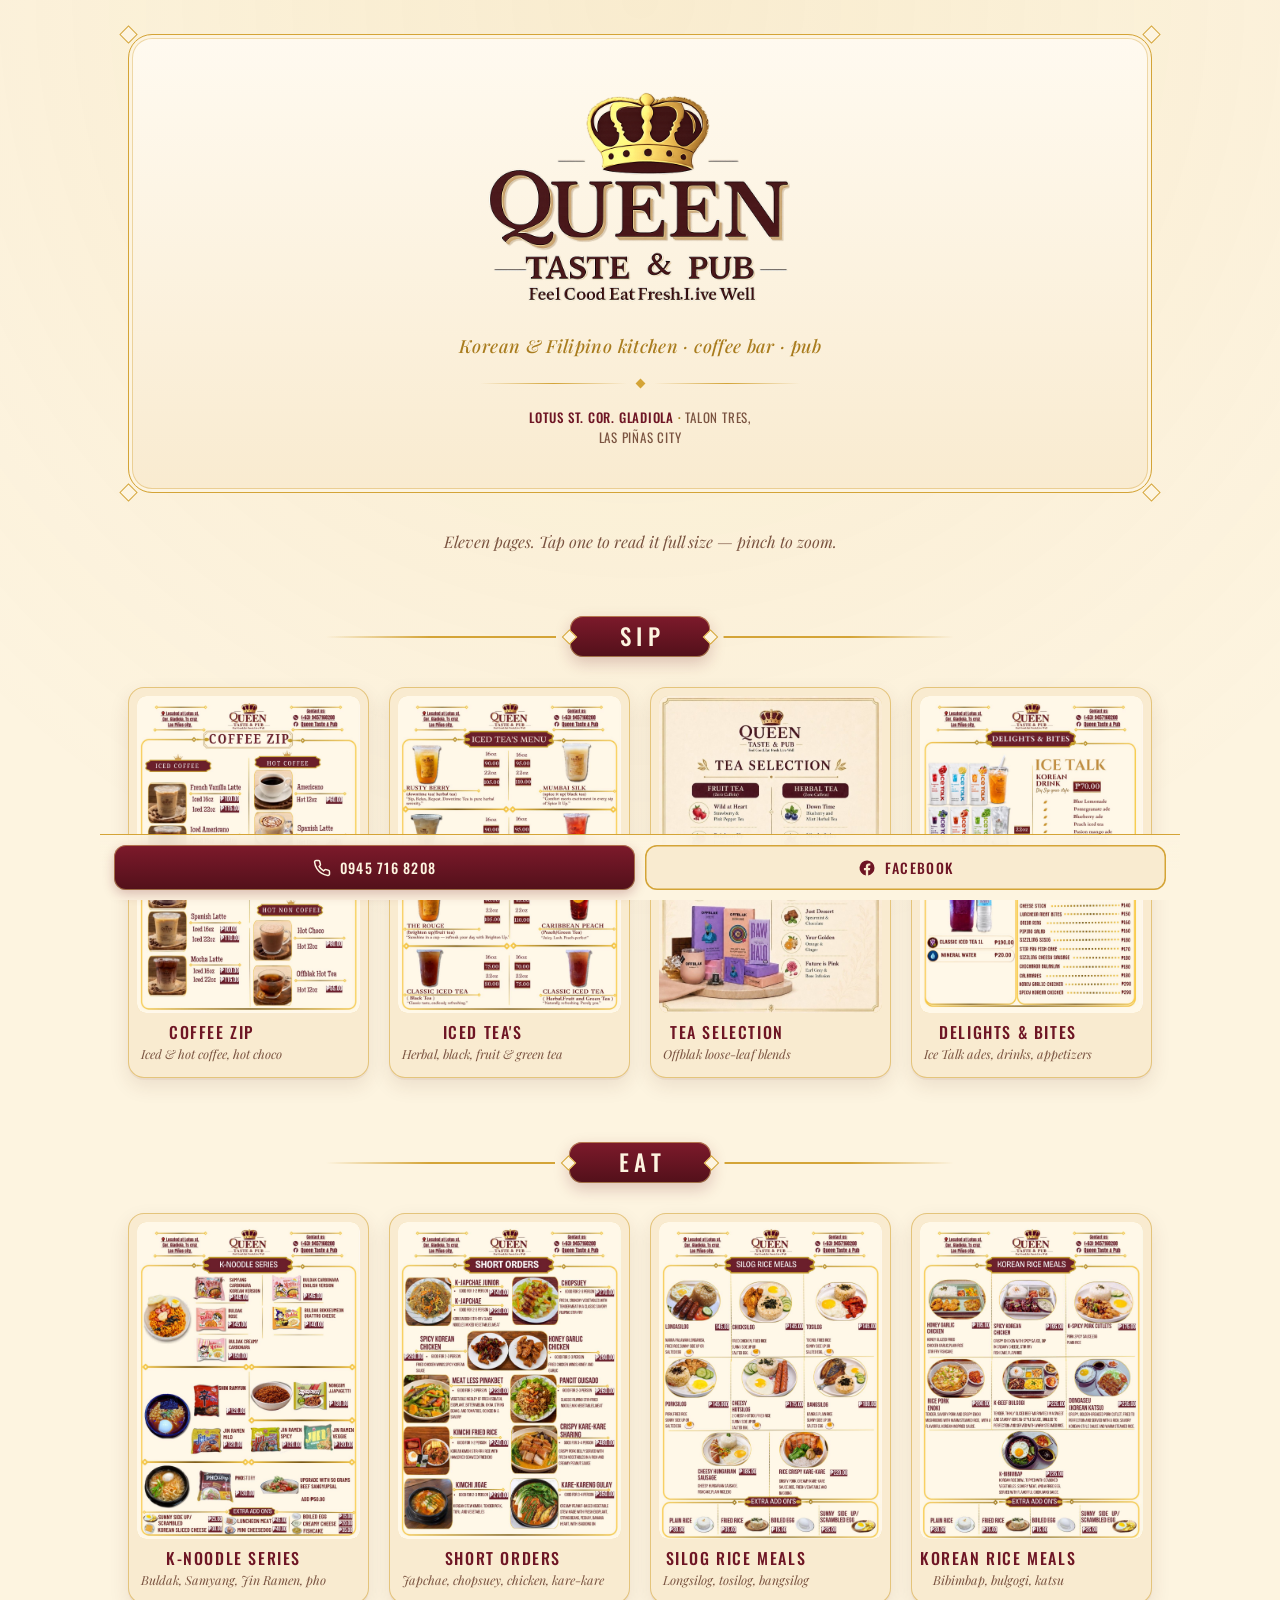
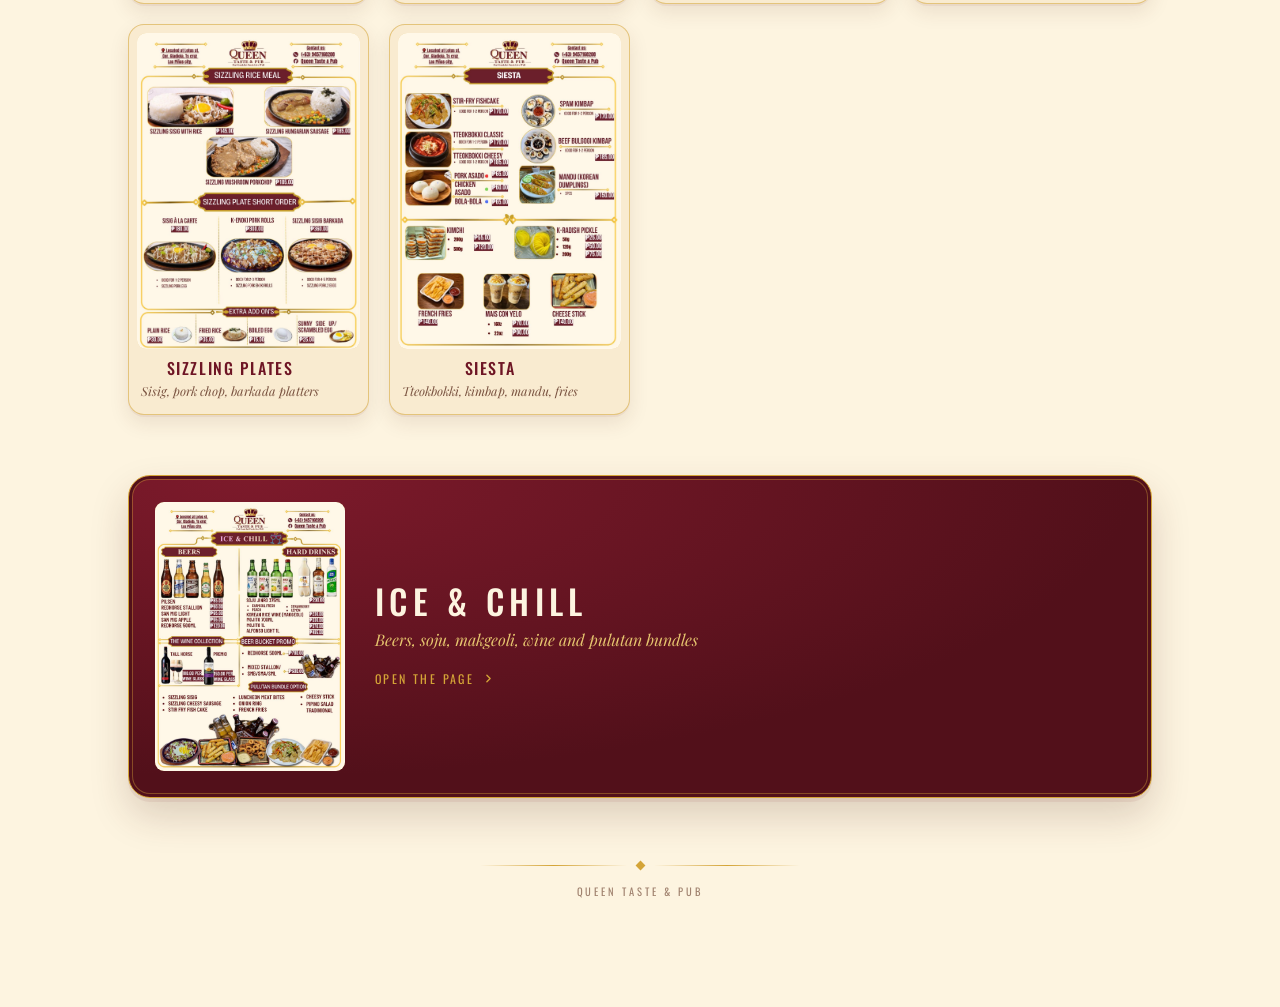
==== commit de782702: "Update Siesta and Ice & Chill posters: radish 120g, makgeoli, wine collection" ====
--- a/index.html
+++ b/index.html
@@ -10,7 +10,7 @@
   <link rel="preconnect" href="https://fonts.googleapis.com">
   <link rel="preconnect" href="https://fonts.gstatic.com" crossorigin>
   <link href="https://fonts.googleapis.com/css2?family=Oswald:wght@300;400;500&family=Playfair+Display:ital,wght@0,600;1,500&display=swap" rel="stylesheet">
-  <link rel="stylesheet" href="style.css?v=202608081801" />
+  <link rel="stylesheet" href="style.css?v=202609252159" />
 </head>
 <body>
 
@@ -94,6 +94,6 @@
     <div class="lb-dots" id="lbDots" aria-hidden="true"></div>
   </div>
 
-  <script src="script.js?v=202608081801"></script>
+  <script src="script.js?v=202609252159"></script>
 </body>
 </html>
